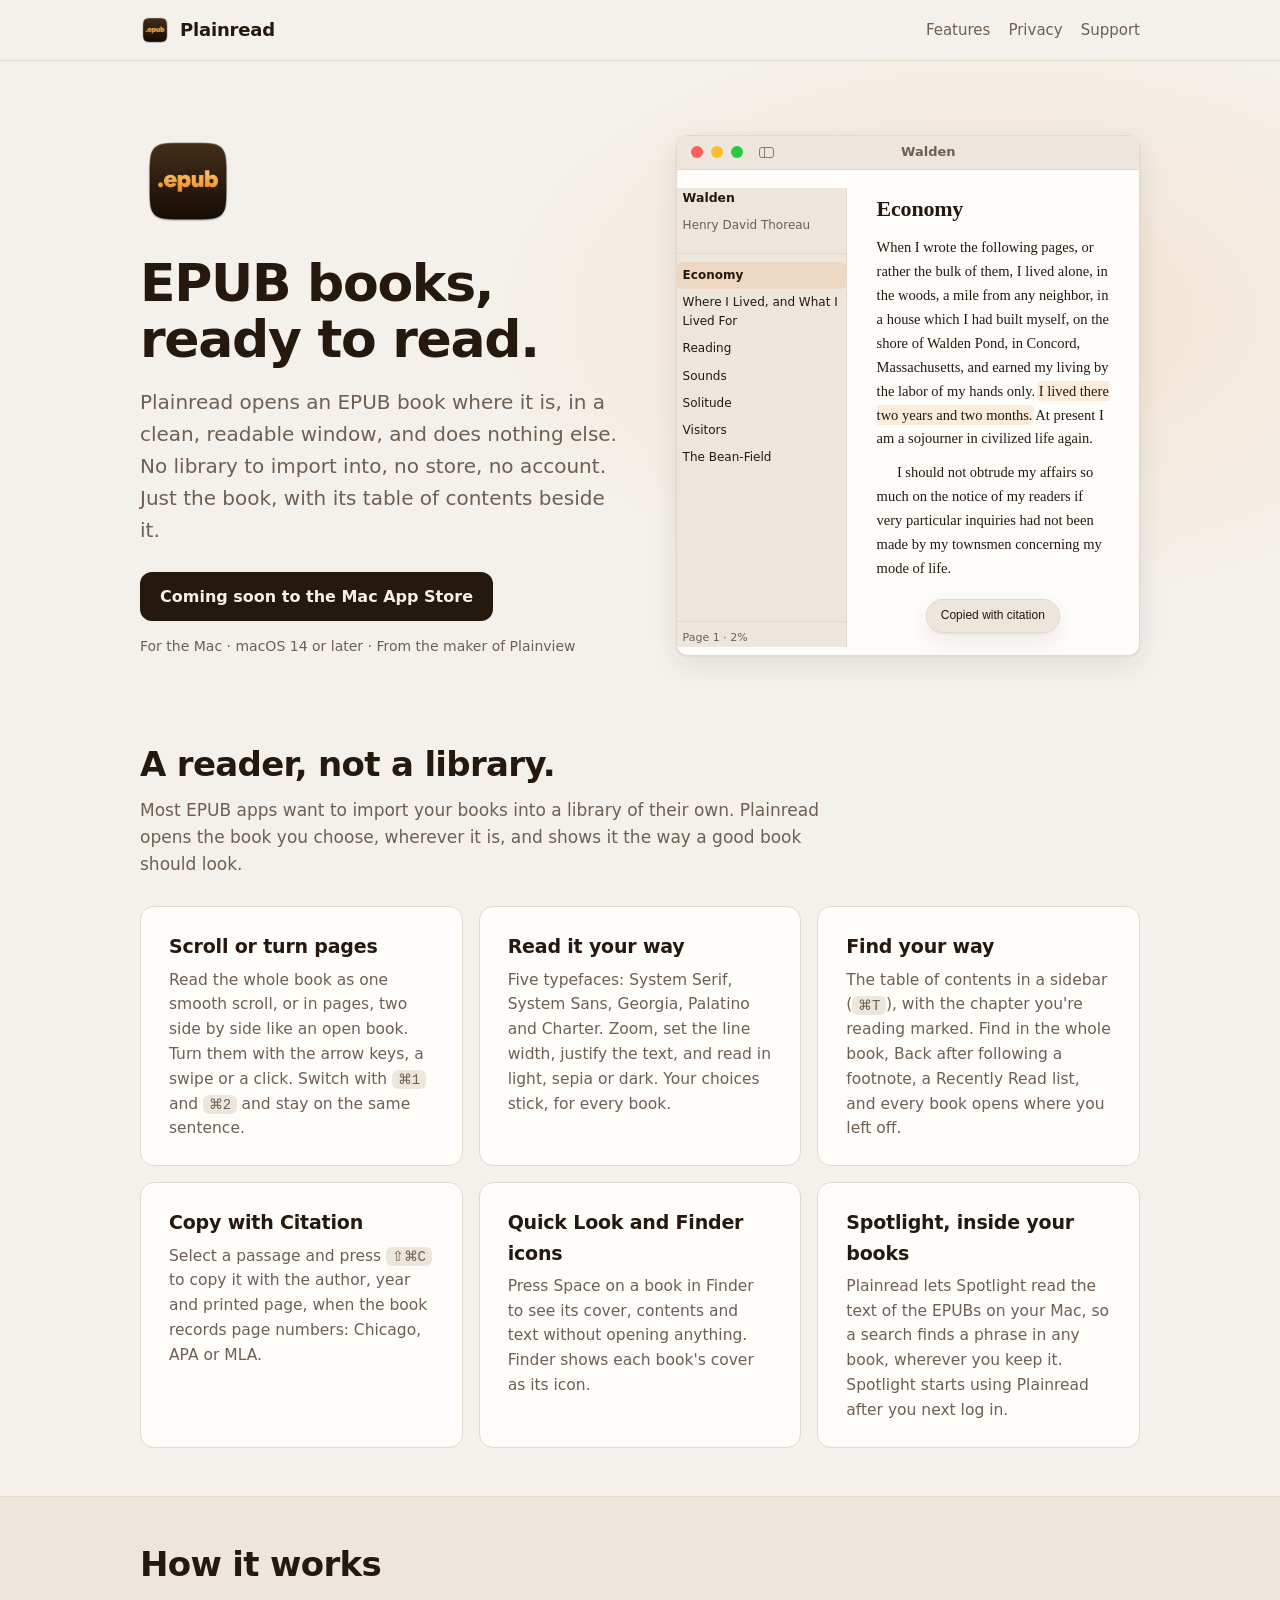
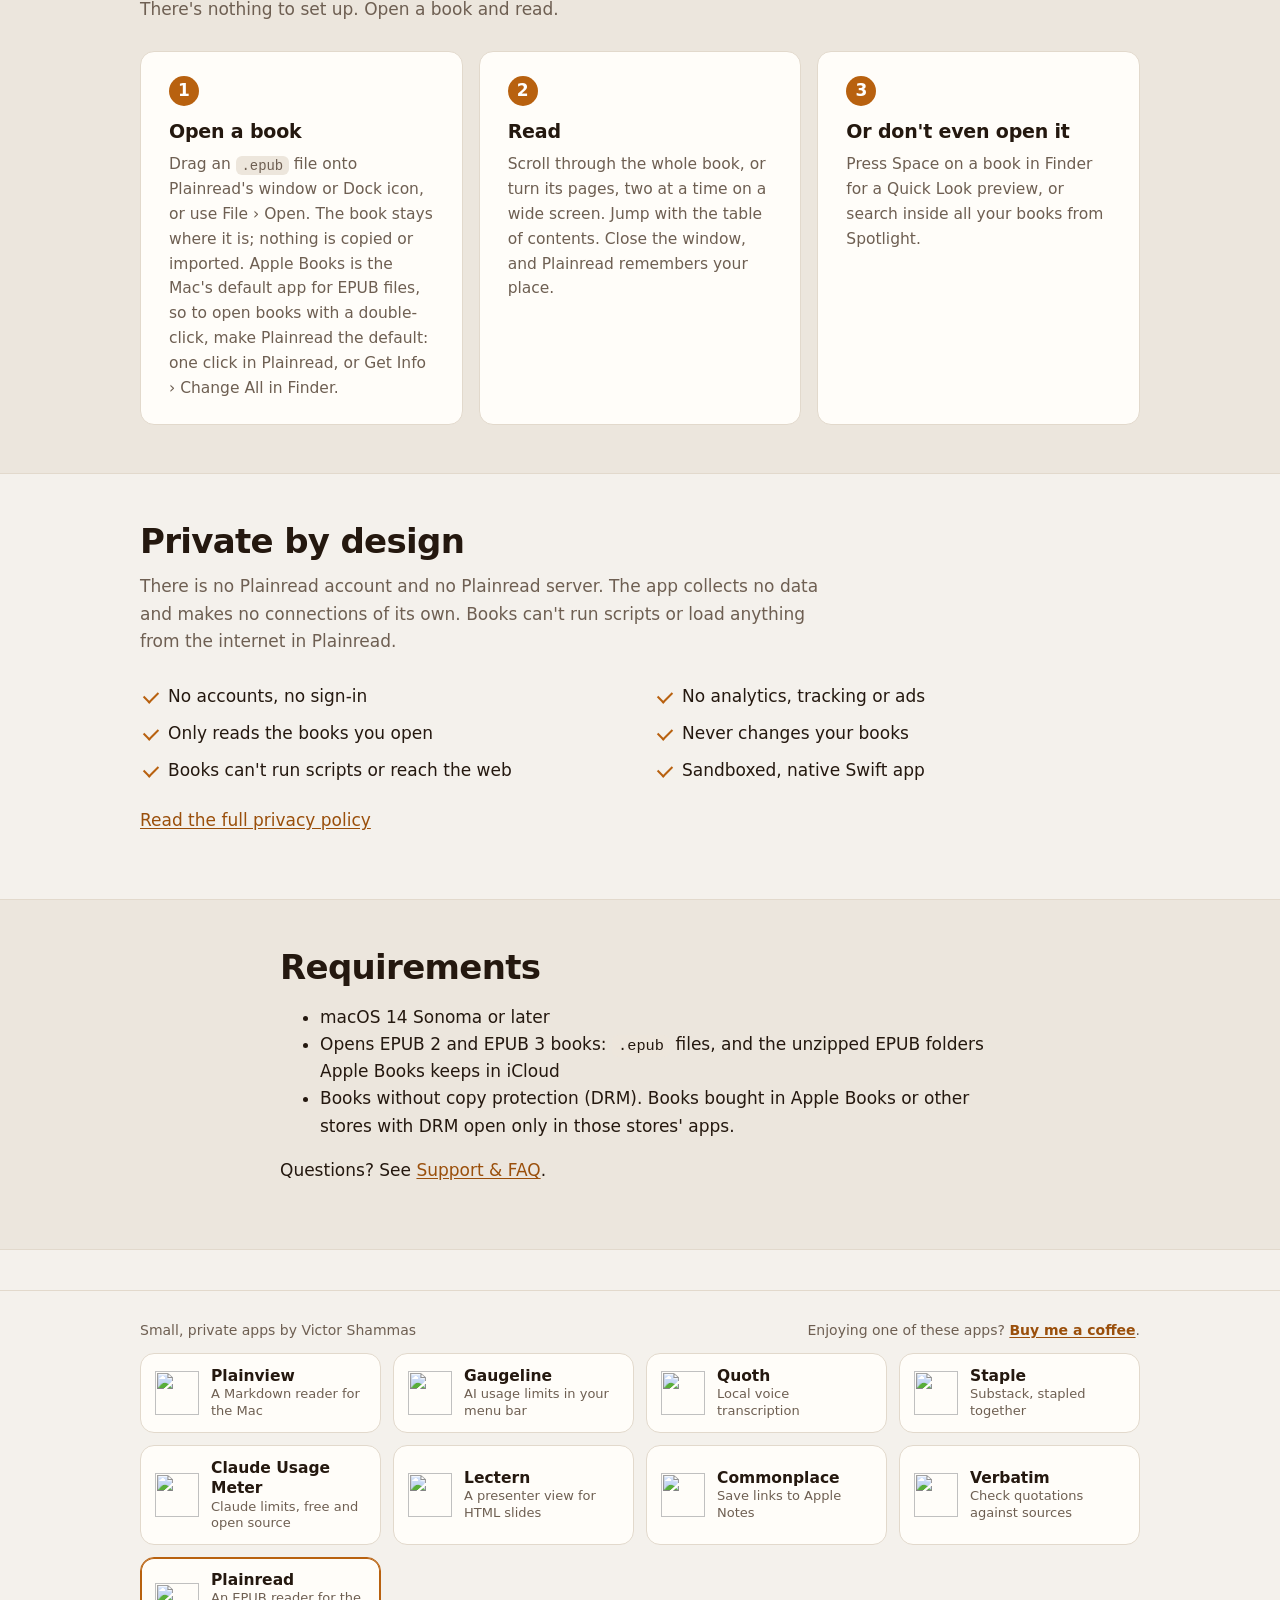
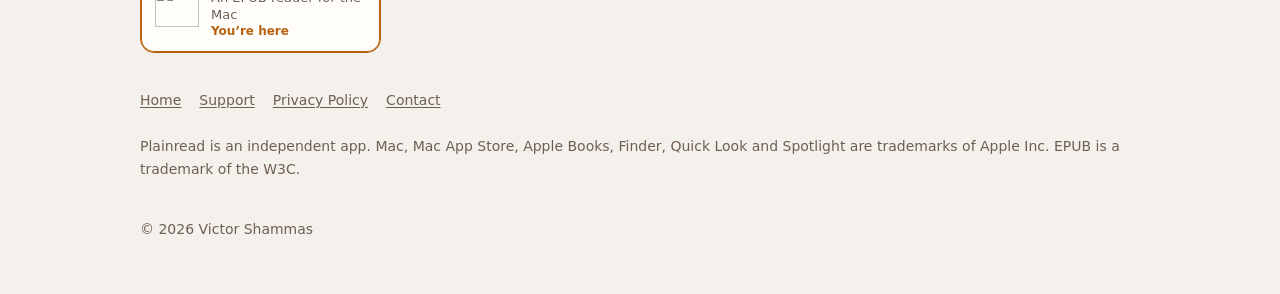
==== index.html @ 443a5ce2 "Match the app: default-app caveat, Back, real citation confirmation - How it works: Apple Books is t" ====
<!doctype html>
<html lang="en">
<head>
<meta charset="utf-8">
<meta name="viewport" content="width=device-width, initial-scale=1">
<title>Plainread: an EPUB reader for the Mac</title>
<meta name="description" content="Plainread opens EPUB books where they are, in a clean, readable window. Scroll or turn pages, a table of contents, five typefaces, light, sepia and dark themes, Copy with Citation, Quick Look and Spotlight search inside your books. No library, no store, no accounts.">
<meta name="color-scheme" content="light dark">
<meta property="og:title" content="Plainread">
<meta property="og:description" content="An EPUB reader for the Mac. Open a book and read.">
<meta property="og:image" content="https://victorshammas.com/plainread/icon.png">
<link rel="icon" type="image/png" href="favicon.png">
<link rel="apple-touch-icon" href="apple-touch-icon.png">
<link rel="stylesheet" href="style.css">
</head>
<body>
<header class="site-header">
  <div class="wrap">
    <a class="brand" href="./"><img src="icon.png" alt="" width="30" height="30">Plainread</a>
    <nav class="nav" aria-label="Main">
      <a href="#features" class="hide-sm">Features</a>
      <a href="#privacy" class="hide-sm">Privacy</a>
      <a href="support.html">Support</a>
    </nav>
  </div>
</header>

<main>
  <section class="hero">
    <div class="wrap">
      <div>
        <img class="hero-icon" src="icon.png" alt="Plainread app icon" width="96" height="96">
        <h1>EPUB books, ready to read.</h1>
        <p class="lede">Plainread opens an EPUB book where it is, in a clean, readable window, and does nothing else. No library to import into, no store, no account. Just the book, with its table of contents beside it.</p>
        <div class="cta-row">
          <!-- At launch, replace with: <a class="btn" href="https://apps.apple.com/app/idAPP_ID?mt=12">Download on the Mac App Store <small>PRICE</small></a> (see README.md). -->
          <span class="btn" aria-disabled="true">Coming soon to the Mac App Store</span>
          <span class="fineprint">For the Mac · macOS 14 or later · From the maker of Plainview</span>
        </div>
      </div>

      <figure class="mock" aria-label="Illustration of Walden open in Plainread, with the table of contents in a sidebar" role="img">
        <div class="win-bar"><i></i><i></i><i></i><span class="sb"></span><span class="title">Walden</span></div>
        <div class="reader">
          <div class="toc">
            <p class="book">Walden</p>
            <p class="by">Henry David Thoreau</p>
            <ol>
              <li class="cur">Economy</li>
              <li>Where I Lived, and What I Lived For</li>
              <li>Reading</li>
              <li>Sounds</li>
              <li>Solitude</li>
              <li>Visitors</li>
              <li>The Bean-Field</li>
            </ol>
            <p class="pos">Page 1 · 2%</p>
          </div>
          <div class="page">
            <p class="t1">Economy</p>
            <p>When I wrote the following pages, or rather the bulk of them, I lived alone, in the woods, a mile from any neighbor, in a house which I had built myself, on the shore of Walden Pond, in Concord, Massachusetts, and earned my living by the labor of my hands only. <mark>I lived there two years and two months.</mark> At present I am a sojourner in civilized life again.</p>
            <p>I should not obtrude my affairs so much on the notice of my readers if very particular inquiries had not been made by my townsmen concerning my mode of life.</p>
            <p class="toast" aria-hidden="true">Copied with citation</p>
          </div>
        </div>
      </figure>
    </div>
  </section>

  <section id="features">
    <div class="wrap">
      <h2>A reader, not a library.</h2>
      <p class="section-lede">Most EPUB apps want to import your books into a library of their own. Plainread opens the book you choose, wherever it is, and shows it the way a good book should look.</p>
      <div class="grid">
        <div class="card"><h3>Scroll or turn pages</h3><p>Read the whole book as one smooth scroll, or in pages, two side by side like an open book. Turn them with the arrow keys, a swipe or a click. Switch with <kbd>⌘1</kbd> and <kbd>⌘2</kbd> and stay on the same sentence.</p></div>
        <div class="card"><h3>Read it your way</h3><p>Five typefaces: System Serif, System Sans, Georgia, Palatino and Charter. Zoom, set the line width, justify the text, and read in light, sepia or dark. Your choices stick, for every book.</p></div>
        <div class="card"><h3>Find your way</h3><p>The table of contents in a sidebar (<kbd>⌘T</kbd>), with the chapter you're reading marked. Find in the whole book, Back after following a footnote, a Recently Read list, and every book opens where you left off.</p></div>
        <div class="card"><h3>Copy with Citation</h3><p>Select a passage and press <kbd>⇧⌘C</kbd> to copy it with the author, year and printed page, when the book records page numbers: Chicago, APA or MLA.</p></div>
        <div class="card"><h3>Quick Look and Finder icons</h3><p>Press Space on a book in Finder to see its cover, contents and text without opening anything. Finder shows each book's cover as its icon.</p></div>
        <div class="card"><h3>Spotlight, inside your books</h3><p>Plainread lets Spotlight read the text of the EPUBs on your Mac, so a search finds a phrase in any book, wherever you keep it. Spotlight starts using Plainread after you next log in.</p></div>
      </div>
    </div>
  </section>

  <section class="band" id="how">
    <div class="wrap">
      <h2>How it works</h2>
      <p class="section-lede">There's nothing to set up. Open a book and read.</p>
      <div class="steps">
        <div class="card"><h3>Open a book</h3><p>Drag an <code>.epub</code> file onto Plainread's window or Dock icon, or use File › Open. The book stays where it is; nothing is copied or imported. Apple Books is the Mac's default app for EPUB files, so to open books with a double-click, make Plainread the default: one click in Plainread, or Get Info › Change All in Finder.</p></div>
        <div class="card"><h3>Read</h3><p>Scroll through the whole book, or turn its pages, two at a time on a wide screen. Jump with the table of contents. Close the window, and Plainread remembers your place.</p></div>
        <div class="card"><h3>Or don't even open it</h3><p>Press Space on a book in Finder for a Quick Look preview, or search inside all your books from Spotlight.</p></div>
      </div>
    </div>
  </section>

  <section id="privacy">
    <div class="wrap">
      <h2>Private by design</h2>
      <p class="section-lede">There is no Plainread account and no Plainread server. The app collects no data and makes no connections of its own. Books can't run scripts or load anything from the internet in Plainread.</p>
      <ul class="checks">
        <li>No accounts, no sign-in</li>
        <li>No analytics, tracking or ads</li>
        <li>Only reads the books you open</li>
        <li>Never changes your books</li>
        <li>Books can't run scripts or reach the web</li>
        <li>Sandboxed, native Swift app</li>
      </ul>
      <p style="margin-top:22px"><a href="privacy.html">Read the full privacy policy</a></p>
    </div>
  </section>

  <section class="band">
    <div class="wrap narrow">
      <h2>Requirements</h2>
      <ul>
        <li>macOS 14 Sonoma or later</li>
        <li>Opens EPUB 2 and EPUB 3 books: <code>.epub</code> files, and the unzipped EPUB folders Apple Books keeps in iCloud</li>
        <li>Books without copy protection (DRM). Books bought in Apple Books or other stores with DRM open only in those stores' apps.</li>
      </ul>
      <p>Questions? See <a href="support.html">Support &amp; FAQ</a>.</p>
    </div>
  </section>
</main>

<section class="app-bar" aria-label="Apps by Victor Shammas">
  <div class="wrap">
    <div class="app-bar-head">
      <p class="app-bar-title"><a href="https://victorshammas.com/apps/">Small, private apps by Victor Shammas</a></p>
      <p class="app-bar-coffee">Enjoying one of these apps? <a href="https://buymeacoffee.com/victorshammas">Buy me a coffee</a>.</p>
    </div>
    <div class="app-tiles">
      <a class="app-tile" href="https://victorshammas.com/plainview/"><img src="https://victorshammas.com/plainview/icon.png" alt="" width="44" height="44"><span><strong>Plainview</strong><small>A Markdown reader for the Mac</small></span></a>
      <a class="app-tile" href="https://victorshammas.com/gaugeline/"><img src="https://victorshammas.com/gaugeline/icon.png" alt="" width="44" height="44"><span><strong>Gaugeline</strong><small>AI usage limits in your menu bar</small></span></a>
      <a class="app-tile" href="https://victorshammas.com/quoth/"><img src="https://victorshammas.com/quoth/icon.png" alt="" width="44" height="44"><span><strong>Quoth</strong><small>Local voice transcription</small></span></a>
      <a class="app-tile" href="https://victorshammas.com/staple/"><img src="https://victorshammas.com/staple/icon.png" alt="" width="44" height="44"><span><strong>Staple</strong><small>Substack, stapled together</small></span></a>
      <a class="app-tile" href="https://victorshammas.com/claude-usage-meter/"><img src="https://victorshammas.com/claude-usage-meter/icon.png" alt="" width="44" height="44"><span><strong>Claude Usage Meter</strong><small>Claude limits, free and open source</small></span></a>
      <a class="app-tile" href="https://victorshammas.com/lectern/"><img src="https://victorshammas.com/lectern/icon.png" alt="" width="44" height="44"><span><strong>Lectern</strong><small>A presenter view for HTML slides</small></span></a>
      <a class="app-tile" href="https://victorshammas.com/commonplace/"><img src="https://victorshammas.com/commonplace/icon.png" alt="" width="44" height="44"><span><strong>Commonplace</strong><small>Save links to Apple Notes</small></span></a>
      <a class="app-tile" href="https://victorshammas.com/verbatim/"><img src="https://victorshammas.com/verbatim/icon.png" alt="" width="44" height="44"><span><strong>Verbatim</strong><small>Check quotations against sources</small></span></a>
      <a class="app-tile current" aria-current="page" href="https://victorshammas.com/plainread/"><img src="https://victorshammas.com/plainread/icon.png" alt="" width="44" height="44"><span><strong>Plainread</strong><small>An EPUB reader for the Mac</small><em>You’re here</em></span></a>
    </div>
  </div>
</section>

<footer>
  <div class="wrap">
    <nav aria-label="Footer"><a href="./">Home</a><a href="support.html">Support</a><a href="privacy.html">Privacy Policy</a><a href="mailto:contact+plainread@victorshammas.com">Contact</a></nav>
    <p>Plainread is an independent app. Mac, Mac App Store, Apple Books, Finder, Quick Look and Spotlight are trademarks of Apple Inc. EPUB is a trademark of the W3C.</p>
    <p>© 2026 Victor Shammas</p>
  </div>
</footer>
</body>
</html>
---- style.css ----
/* Plainread site: one stylesheet, no external fonts, scripts or trackers.
   Shared with Plainview, Gaugeline, Quoth, Lectern, Commonplace and Verbatim (victorshammas.com);
   only the hero figure differs. */
:root {
  /* Brand palette, matching the app icon: espresso (#46321F → #1C140E), amber (#FFC56A → #EE8A25), cream (#FFF1DC). */
  --bg: #f4f1ec;
  --surface: #fffdf9;
  --surface-2: #ece6dd;
  --text: #24180f;
  --muted: #6e5f52;
  --line: #e2d9cc;
  --accent: #b8610f;
  --accent-ink: #ffffff;
  --link: #9a4f0b;
  --glow: rgba(238, 138, 37, .14);
  --ok: #3fa66b;
  --warn: #e8a33a;
  --bad: #e0563a;
  --track: #e7dfd3;
  --code-bg: #ede6dc;
  --shadow: 0 1px 2px rgba(36, 24, 15, .06), 0 8px 28px rgba(36, 24, 15, .09);
  --radius: 14px;
  color-scheme: light dark;
}
@media (prefers-color-scheme: dark) {
  :root {
    --bg: #1c140e;
    --surface: #2a1f16;
    --surface-2: #241a12;
    --text: #f6ebdd;
    --muted: #bca892;
    --line: #46321f;
    --accent: #ffb457;
    --accent-ink: #1c140e;
    --link: #ffc56a;
    --glow: rgba(255, 197, 106, .12);
    --track: #46321f;
    --code-bg: #33261b;
    --shadow: 0 1px 2px rgba(0, 0, 0, .35), 0 10px 30px rgba(0, 0, 0, .4);
  }
}

* { box-sizing: border-box; }
html { -webkit-text-size-adjust: 100%; }
body {
  margin: 0;
  background: var(--bg);
  color: var(--text);
  font: 17px/1.6 -apple-system, BlinkMacSystemFont, "SF Pro Text", "Segoe UI", system-ui, sans-serif;
  -webkit-font-smoothing: antialiased;
}
a { color: var(--link); text-underline-offset: 2px; }
a:hover { text-decoration-thickness: 2px; }
img { max-width: 100%; height: auto; }
code, kbd {
  font: .9em/1.4 ui-monospace, "SF Mono", Menlo, monospace;
  background: var(--code-bg);
  border-radius: 6px;
  padding: .12em .4em;
  overflow-wrap: anywhere;
}
pre {
  background: var(--code-bg);
  border-radius: 10px;
  padding: 14px 16px;
  overflow-x: auto;
  font: 14px/1.5 ui-monospace, "SF Mono", Menlo, monospace;
}
pre code { background: none; padding: 0; }

.wrap { max-width: 1040px; margin: 0 auto; padding: 0 20px; }
.narrow { max-width: 760px; }

/* Header */
.site-header { border-bottom: 1px solid var(--line); background: color-mix(in srgb, var(--bg) 88%, transparent); position: sticky; top: 0; backdrop-filter: saturate(160%) blur(12px); -webkit-backdrop-filter: saturate(160%) blur(12px); z-index: 10; }
.site-header .wrap { display: flex; align-items: center; justify-content: space-between; gap: 16px; height: 60px; }
.brand { display: flex; align-items: center; gap: 10px; font-weight: 700; font-size: 18px; color: var(--text); text-decoration: none; letter-spacing: -.01em; }
.brand img { width: 30px; height: 30px; }
.nav { display: flex; gap: 18px; font-size: 15px; }
.nav a { color: var(--muted); text-decoration: none; }
.nav a:hover, .nav a[aria-current="page"] { color: var(--text); }

/* Hero */
.hero { padding: 72px 0 40px; background: radial-gradient(60% 70% at 78% 40%, var(--glow), transparent 70%); }
.hero .wrap { display: grid; grid-template-columns: 1.05fr 1fr; gap: 48px; align-items: center; }
.hero-icon { width: 96px; height: 96px; margin-bottom: 18px; }
h1 { font-size: clamp(34px, 5vw, 52px); line-height: 1.08; letter-spacing: -.025em; margin: 0 0 18px; }
.lede { font-size: 20px; color: var(--muted); margin: 0 0 26px; max-width: 34em; }
.cta-row { display: flex; flex-wrap: wrap; align-items: center; gap: 14px 18px; }
.btn {
  display: inline-flex; align-items: center; gap: 10px;
  background: var(--text); color: var(--bg);
  padding: 12px 20px; border-radius: 12px;
  font-weight: 600; text-decoration: none; font-size: 16px;
}
.btn:hover { opacity: .9; }
.btn small { font-weight: 500; opacity: .75; }
.fineprint { color: var(--muted); font-size: 14px; }

/* Reader window mock (pure CSS): table of contents beside a page of Walden (public domain). */
.mock { margin: 0; background: var(--surface); border: 1px solid var(--line); border-radius: 12px; box-shadow: var(--shadow); overflow: hidden; }
.win-bar { display: flex; align-items: center; gap: 8px; height: 34px; padding: 0 14px; border-bottom: 1px solid var(--line); background: var(--surface-2); font-size: 13px; font-weight: 600; color: var(--muted); }
.win-bar i { width: 12px; height: 12px; border-radius: 50%; background: #ff5f57; }
.win-bar i:nth-child(2) { background: #febc2e; } .win-bar i:nth-child(3) { background: #28c840; margin-right: 8px; }
.win-bar .sb { width: 15px; height: 11px; border: 1.5px solid var(--muted); border-radius: 3px; margin-right: 10px; position: relative; opacity: .8; }
.win-bar .sb::before { content: ""; position: absolute; left: 4px; top: 0; bottom: 0; border-left: 1.5px solid var(--muted); }
.win-bar .title { flex: 1; text-align: center; margin-right: 60px; }
.reader { display: grid; grid-template-columns: 170px 1fr; min-height: 380px; }
.toc { background: var(--surface-2); border-right: 1px solid var(--line); padding: 14px 10px 10px; font-size: 12px; display: flex; flex-direction: column; }
.toc .book { font-weight: 700; font-size: 12.5px; margin: 0 6px; }
.toc .by { color: var(--muted); margin: 0 6px 10px; }
.toc ol { list-style: none; margin: 0; padding: 8px 0 0; border-top: 1px solid var(--line); flex: 1; }
.toc li { padding: 4px 6px; border-radius: 5px; color: var(--text); }
.toc li.cur { background: var(--glow); font-weight: 600; }
.toc .pos { color: var(--muted); font-size: 11px; border-top: 1px solid var(--line); padding: 7px 6px 0; margin: 0; }
.page { padding: 26px 30px 22px; font-family: ui-serif, "New York", Georgia, serif; font-size: 14.5px; line-height: 1.65; }
.page .t1 { font-size: 22px; font-weight: 700; letter-spacing: -.01em; line-height: 1.2; margin: 0 0 14px; }
.page p { margin: 0 0 10px; }
.page p + p { text-indent: 1.4em; }
.page .t1 + p { text-indent: 0; }
.page mark { background: var(--glow); color: inherit; box-shadow: 0 0 0 2px var(--glow); border-radius: 2px; }
/* The app's brief confirmation after Copy with Citation. */
.page .toast { display: table; margin: 18px auto 0; text-indent: 0; font-family: -apple-system, BlinkMacSystemFont, "Helvetica Neue", sans-serif; font-size: 12px; font-weight: 500; color: var(--text); background: var(--surface-2); border: 1px solid var(--line); border-radius: 999px; padding: 6px 14px; box-shadow: var(--shadow); }
@media (max-width: 560px) { .reader { grid-template-columns: 1fr; } .toc { display: none; } .win-bar .title { margin-right: 0; } }

/* Sections */
section { padding: 48px 0; }
h2 { font-size: clamp(26px, 3.4vw, 34px); letter-spacing: -.02em; line-height: 1.15; margin: 0 0 12px; }
h3 { font-size: 19px; margin: 0 0 6px; letter-spacing: -.01em; }
.section-lede { color: var(--muted); margin: 0 0 28px; max-width: 40em; }
.grid { display: grid; grid-template-columns: repeat(3, 1fr); gap: 16px; }
.card { background: var(--surface); border: 1px solid var(--line); border-radius: var(--radius); padding: 24px 28px; }
.card p { margin: 0; color: var(--muted); font-size: 15.5px; }
.steps { counter-reset: s; display: grid; grid-template-columns: repeat(3, 1fr); gap: 16px; }
.steps .card::before { counter-increment: s; content: counter(s); display: inline-grid; place-items: center; width: 30px; height: 30px; border-radius: 50%; background: var(--accent); color: var(--accent-ink); font-weight: 700; margin-bottom: 10px; }
.band { background: var(--surface-2); border-block: 1px solid var(--line); }
.checks { list-style: none; padding: 0; margin: 0; display: grid; grid-template-columns: 1fr 1fr; gap: 10px 28px; }
.checks li { padding-left: 28px; position: relative; }
.checks li::before { content: ""; position: absolute; left: 4px; top: .45em; width: 12px; height: 7px; border-left: 2.5px solid var(--accent); border-bottom: 2.5px solid var(--accent); transform: rotate(-45deg); }

/* Docs pages */
.doc { padding: 48px 0 24px; }
.doc h1 { font-size: clamp(30px, 4.4vw, 42px); }
.doc h2 { font-size: 24px; margin-top: 40px; }
.doc h3 { margin-top: 26px; }
.doc p, .doc li { color: var(--text); }
.doc .meta-line { color: var(--muted); margin-top: -6px; }
.tldr { background: var(--surface); border: 1px solid var(--line); border-left: 4px solid var(--accent); border-radius: 10px; padding: 18px 28px; margin: 24px 0; }
.tldr ul { margin: 8px 0 0; padding-left: 20px; }
table { width: 100%; border-collapse: collapse; margin: 16px 0; font-size: 15.5px; display: block; overflow-x: auto; }
th, td { text-align: left; vertical-align: top; padding: 10px 12px; border-bottom: 1px solid var(--line); }
th { color: var(--muted); font-weight: 600; font-size: 14px; }
details { background: var(--surface); border: 1px solid var(--line); border-radius: 12px; padding: 6px 28px; margin: 12px 0; }
details[open] { padding-bottom: 18px; }
summary { cursor: pointer; font-weight: 600; padding: 14px 0; list-style-position: inside; }
summary::-webkit-details-marker { margin-right: 6px; }
details > :not(summary) { margin-left: 0; margin-right: 0; }
summary::marker { color: var(--muted); }
.toc { display: flex; flex-wrap: wrap; gap: 8px; margin: 18px 0 8px; padding: 0; list-style: none; }
.toc a { display: inline-block; padding: 6px 12px; border: 1px solid var(--line); border-radius: 999px; text-decoration: none; color: var(--text); font-size: 14.5px; background: var(--surface); }

/* Footer */
footer { border-top: 1px solid var(--line); margin-top: 40px; padding: 28px 0 40px; color: var(--muted); font-size: 14px; }
footer .wrap { display: grid; gap: 10px; }
footer nav { display: flex; flex-wrap: wrap; gap: 18px; }
footer a { color: var(--muted); }

@media (max-width: 820px) {
  details, .card, .tldr { padding-left: 20px; padding-right: 20px; }
  .hero { padding-top: 40px; }
  .hero .wrap, .grid, .steps { grid-template-columns: 1fr; }
  .hero .wrap { gap: 32px; }
  .checks { grid-template-columns: 1fr; }
  .nav { gap: 14px; }
}
@media (max-width: 600px) {
  .stack thead { display: none; }
  .stack, .stack tbody, .stack tr, .stack td { display: block; width: 100%; }
  .stack tr { border-bottom: 1px solid var(--line); padding: 8px 0; }
  .stack td { border: 0; padding: 4px 0; }
  .stack td:first-child { font-weight: 600; }
  .stack td:not(:first-child)::before { content: attr(data-label) ": "; color: var(--muted); font-weight: 600; }
}
@media (max-width: 420px) {
  .nav a.hide-sm { display: none; }
  body { font-size: 16px; }
  .lede { font-size: 18px; }
}

/* App bar: the family of apps, shared by every site (Plainview, Gaugeline, Quoth, Staple, Claude Usage Meter, Lectern, Commonplace). */
.app-bar { border-top: 1px solid var(--line); margin-top: 40px; padding: 28px 0 8px; }
.app-bar + footer { margin-top: 0; border-top: 0; }
.app-bar-title { color: var(--muted); font-size: 14px; margin: 0 0 12px; }
.app-bar-head { display: flex; flex-wrap: wrap; justify-content: space-between; align-items: baseline; gap: 4px 18px; margin: 0 0 12px; }
.app-bar-head p { margin: 0; color: var(--muted); font-size: 14px; }
.app-bar-title a { color: inherit; text-decoration: none; }
.app-bar-title a:hover { color: var(--text); text-decoration: underline; }
.app-bar-coffee a { color: var(--link); font-weight: 600; }
.app-tiles { display: grid; grid-template-columns: repeat(4, 1fr); gap: 12px; }
.app-tile { display: flex; align-items: center; gap: 12px; padding: 12px 14px; border: 1px solid var(--line); border-radius: var(--radius); background: var(--surface); color: var(--text); text-decoration: none; }
.app-tile:hover { border-color: var(--accent); }
.app-tile img { width: 44px; height: 44px; flex: none; }
.app-tile span { display: grid; line-height: 1.3; }
.app-tile strong { font-size: 15.5px; }
.app-tile small { color: var(--muted); font-size: 13px; }
.app-tile em { color: var(--accent); font-size: 12px; font-style: normal; font-weight: 600; }
.app-tile.current { box-shadow: inset 0 0 0 1px var(--accent); border-color: var(--accent); }
/* Seven apps: four across, then three; icon beside the text. */
@media (max-width: 1000px) { .app-tiles { grid-template-columns: repeat(3, 1fr); } }
@media (max-width: 760px) { .app-tiles { grid-template-columns: 1fr 1fr; } }
@media (max-width: 560px) { .app-tiles { grid-template-columns: 1fr; } }
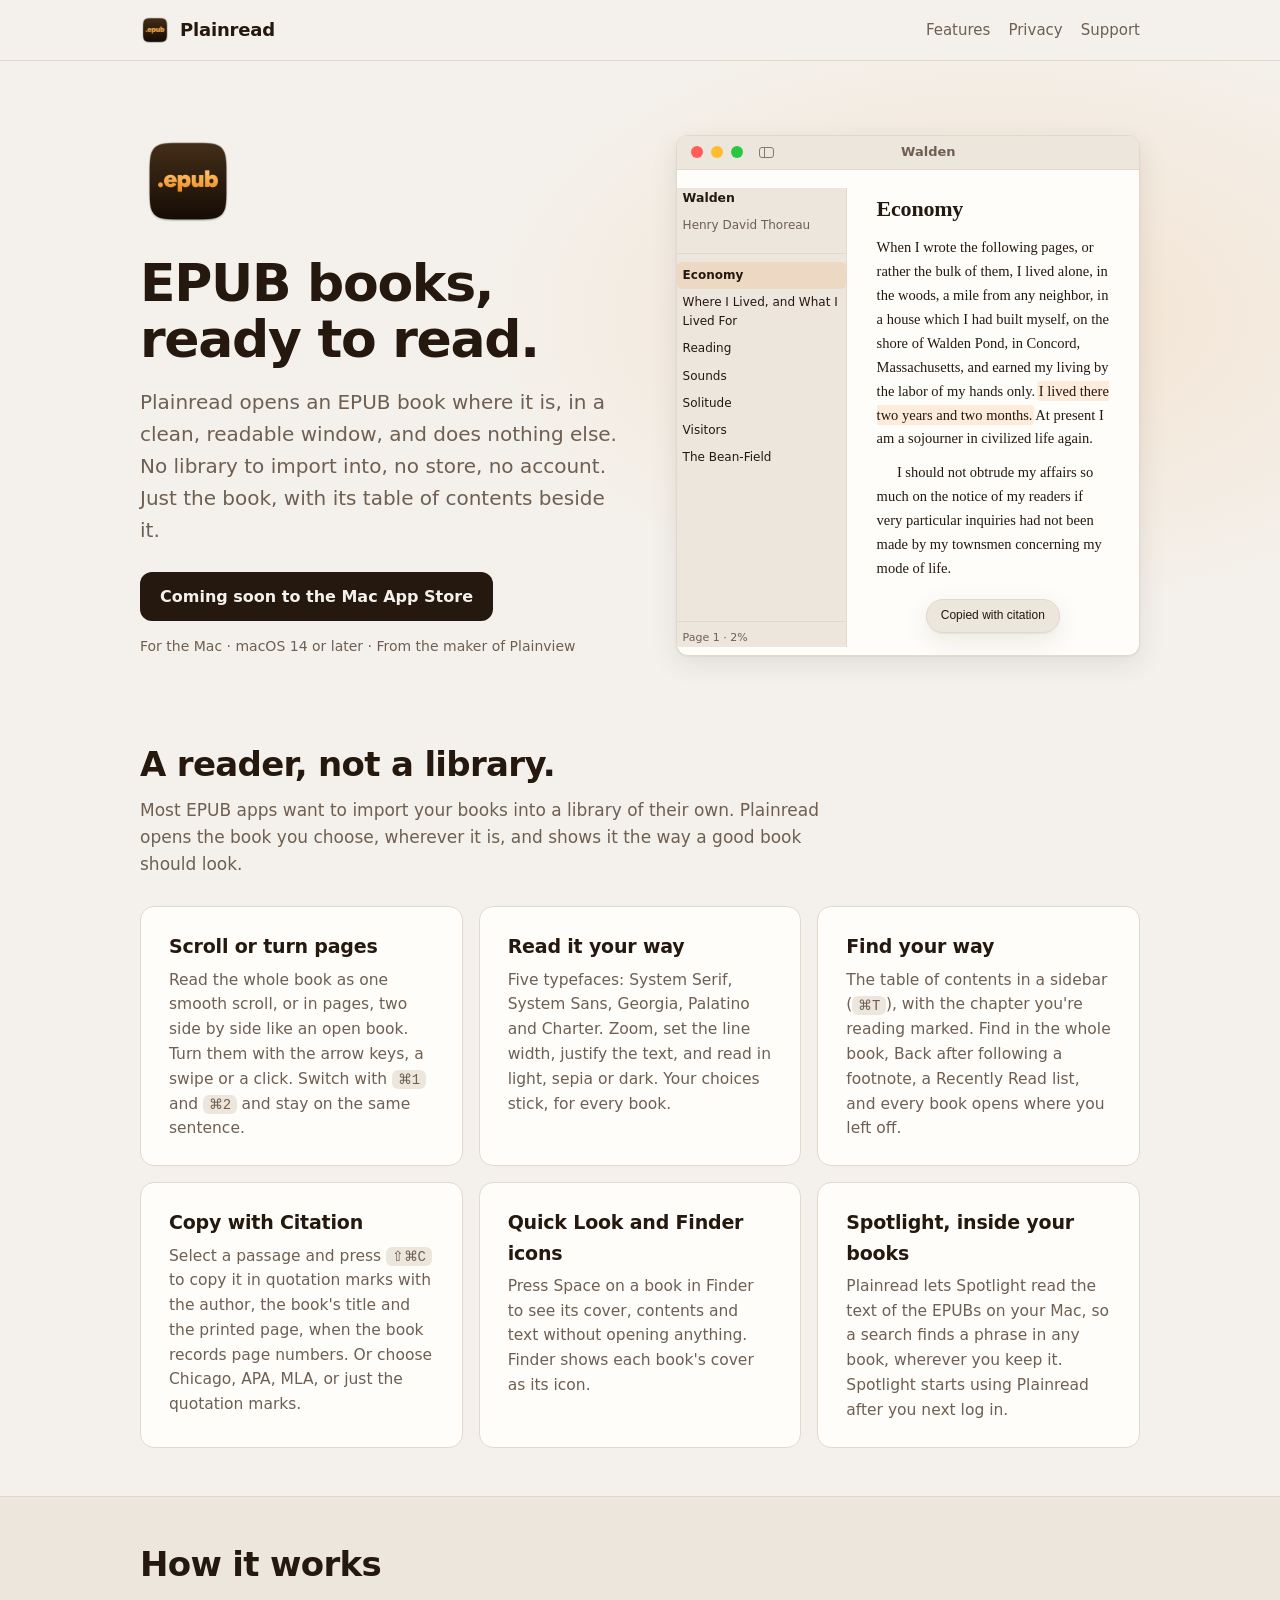
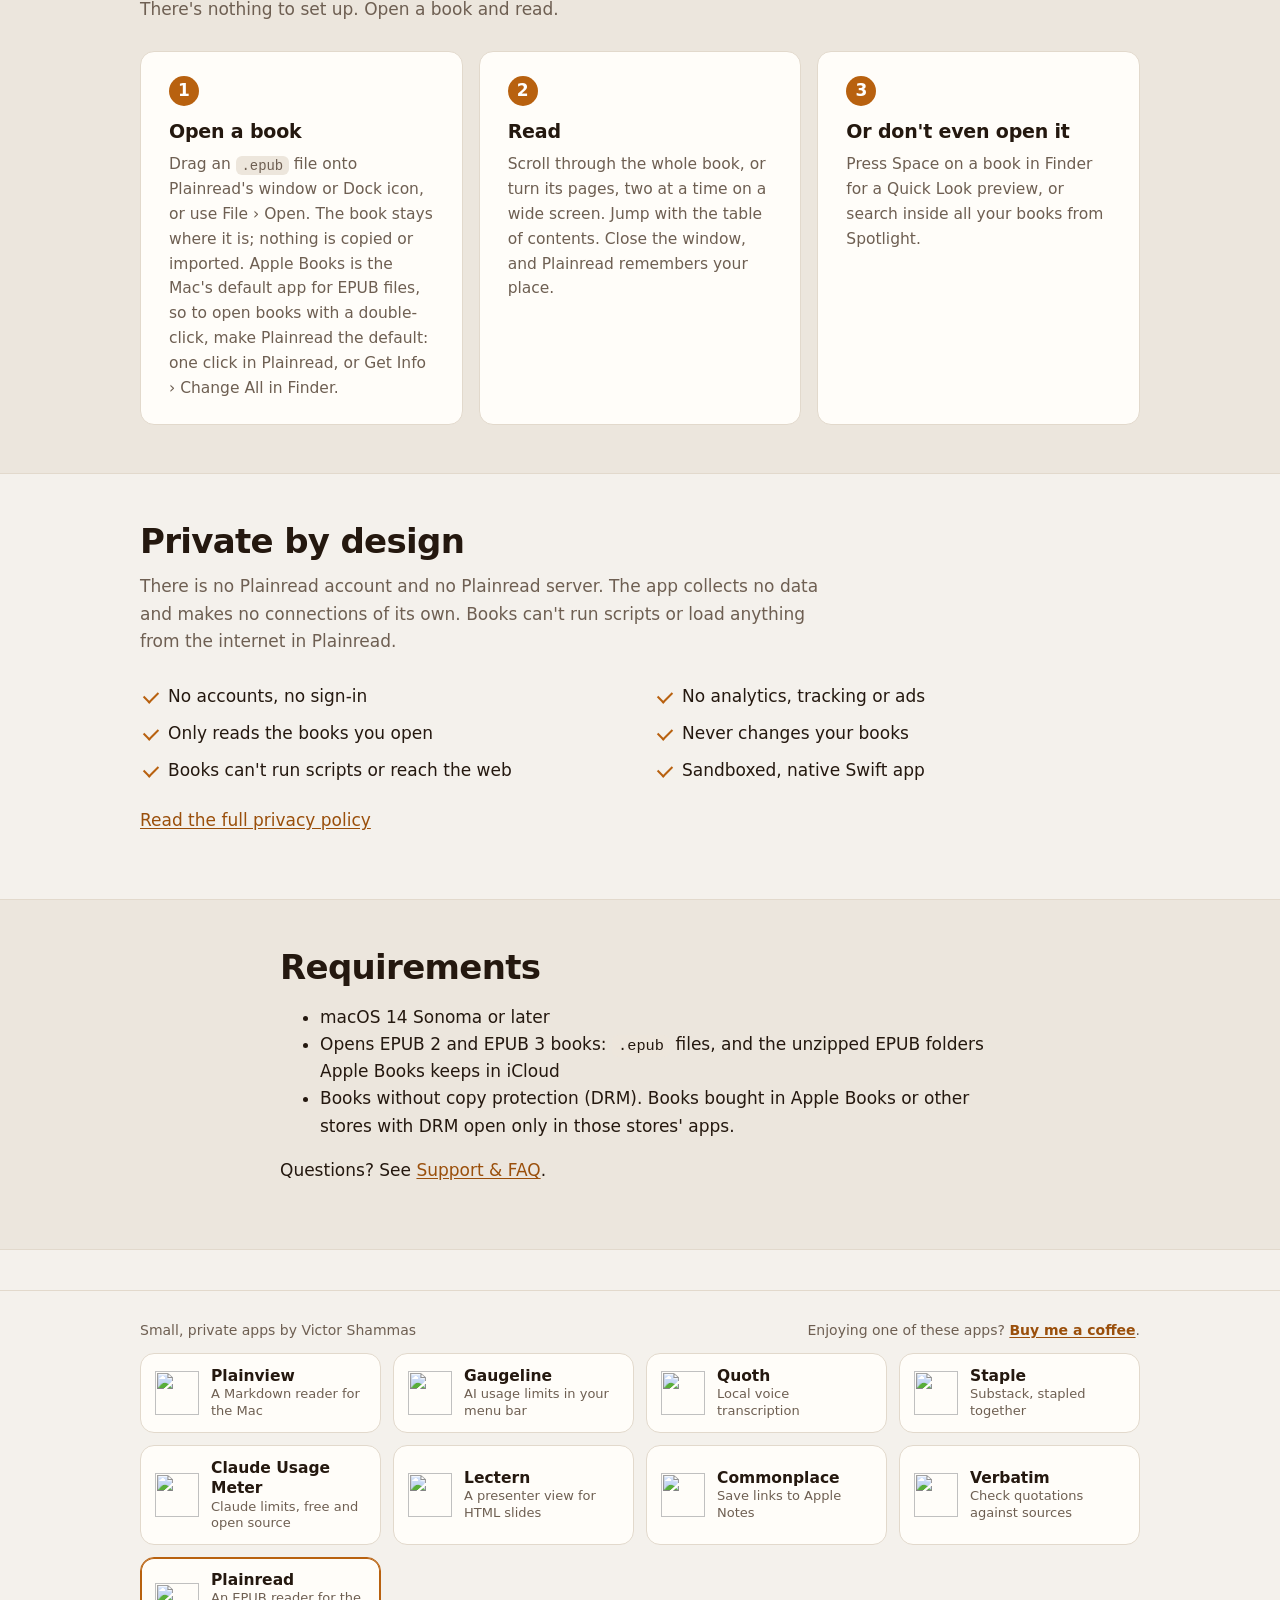
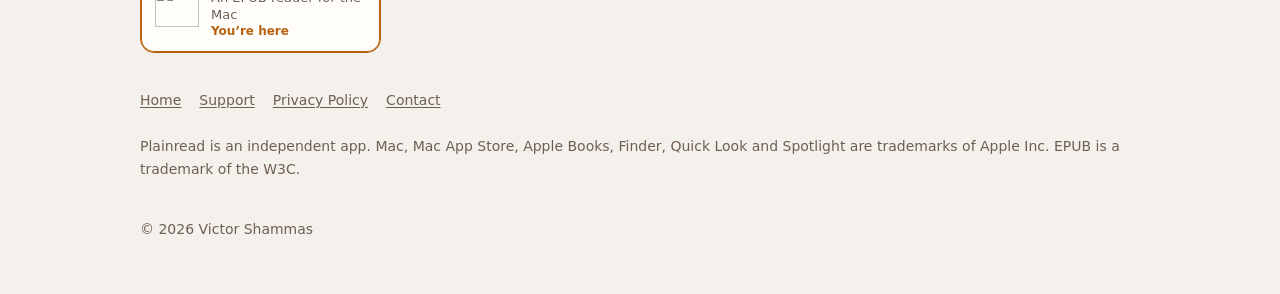
==== commit 77d9b97f: "Copy with Citation: author and title, or quotation marks only Match the app: the default citation is" ====
--- a/index.html
+++ b/index.html
@@ -75,7 +75,7 @@
         <div class="card"><h3>Scroll or turn pages</h3><p>Read the whole book as one smooth scroll, or in pages, two side by side like an open book. Turn them with the arrow keys, a swipe or a click. Switch with <kbd>⌘1</kbd> and <kbd>⌘2</kbd> and stay on the same sentence.</p></div>
         <div class="card"><h3>Read it your way</h3><p>Five typefaces: System Serif, System Sans, Georgia, Palatino and Charter. Zoom, set the line width, justify the text, and read in light, sepia or dark. Your choices stick, for every book.</p></div>
         <div class="card"><h3>Find your way</h3><p>The table of contents in a sidebar (<kbd>⌘T</kbd>), with the chapter you're reading marked. Find in the whole book, Back after following a footnote, a Recently Read list, and every book opens where you left off.</p></div>
-        <div class="card"><h3>Copy with Citation</h3><p>Select a passage and press <kbd>⇧⌘C</kbd> to copy it with the author, year and printed page, when the book records page numbers: Chicago, APA or MLA.</p></div>
+        <div class="card"><h3>Copy with Citation</h3><p>Select a passage and press <kbd>⇧⌘C</kbd> to copy it in quotation marks with the author, the book's title and the printed page, when the book records page numbers. Or choose Chicago, APA, MLA, or just the quotation marks.</p></div>
         <div class="card"><h3>Quick Look and Finder icons</h3><p>Press Space on a book in Finder to see its cover, contents and text without opening anything. Finder shows each book's cover as its icon.</p></div>
         <div class="card"><h3>Spotlight, inside your books</h3><p>Plainread lets Spotlight read the text of the EPUBs on your Mac, so a search finds a phrase in any book, wherever you keep it. Spotlight starts using Plainread after you next log in.</p></div>
       </div>
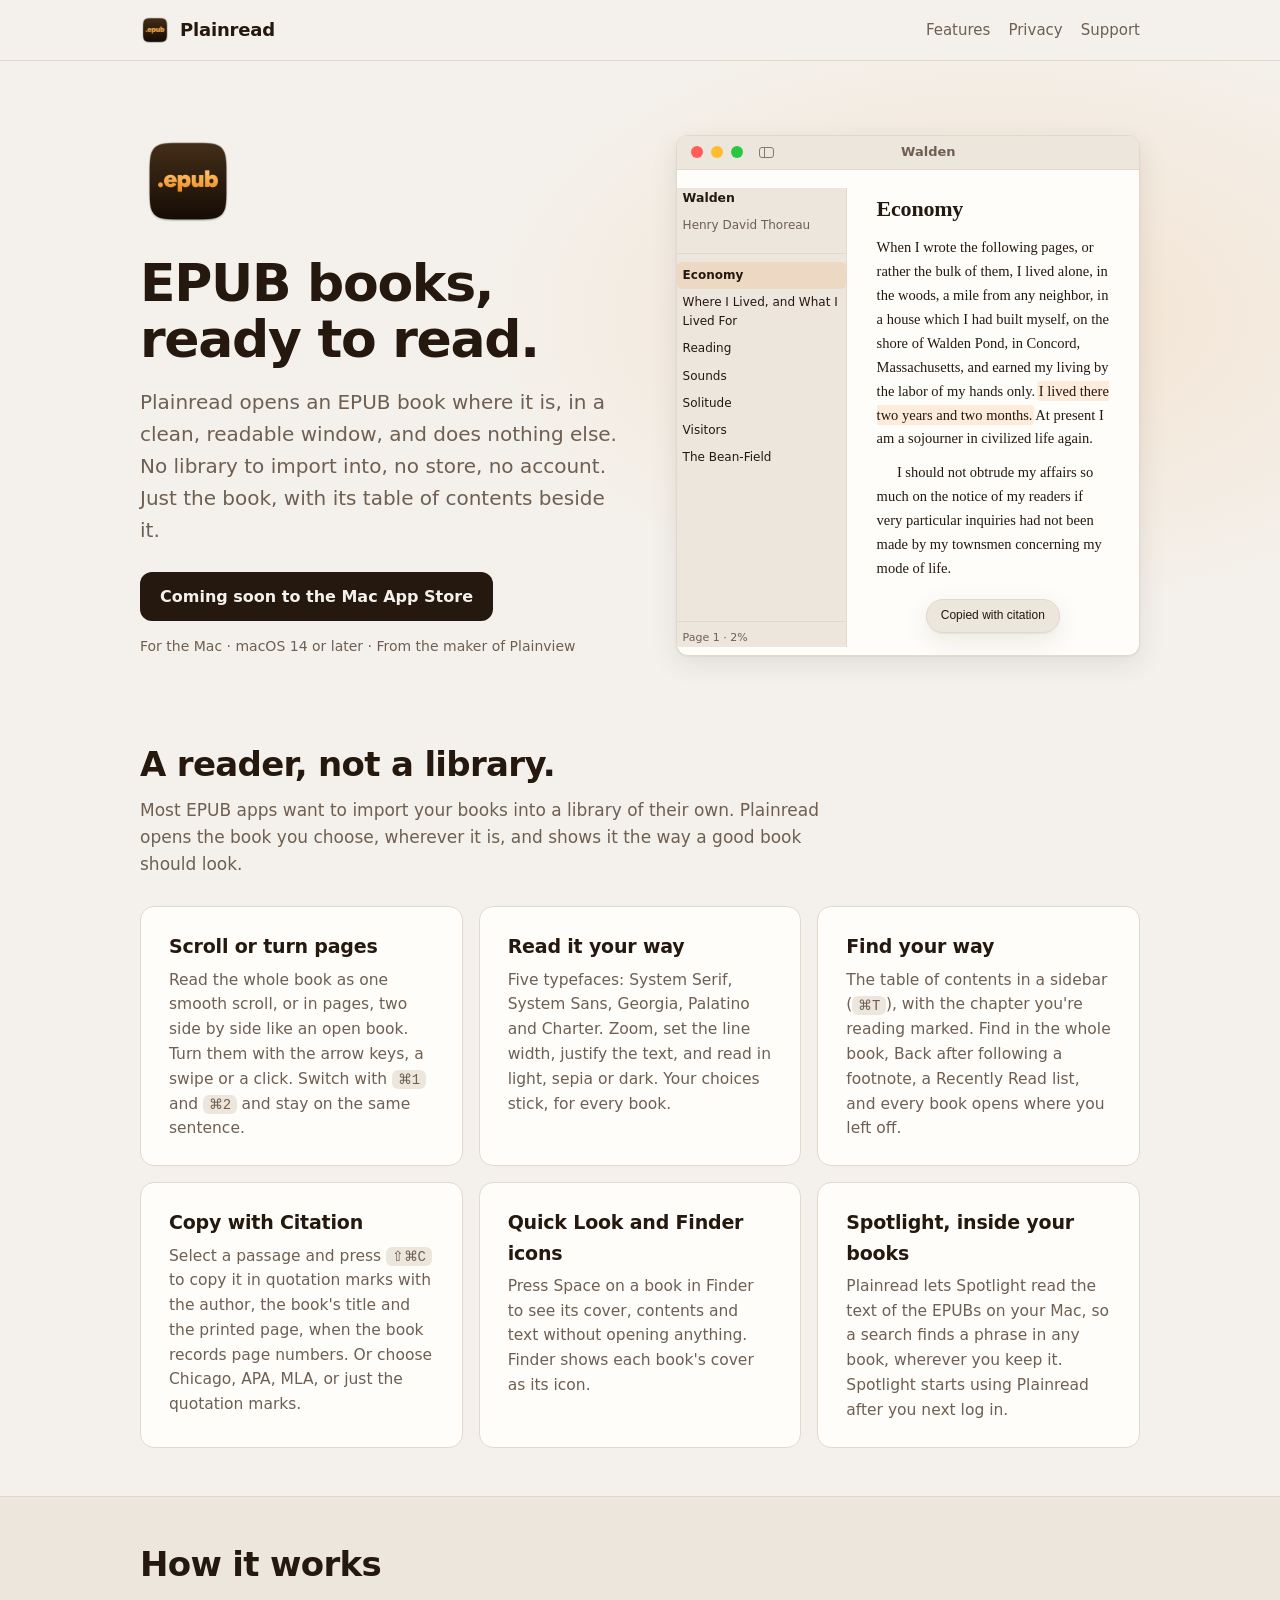
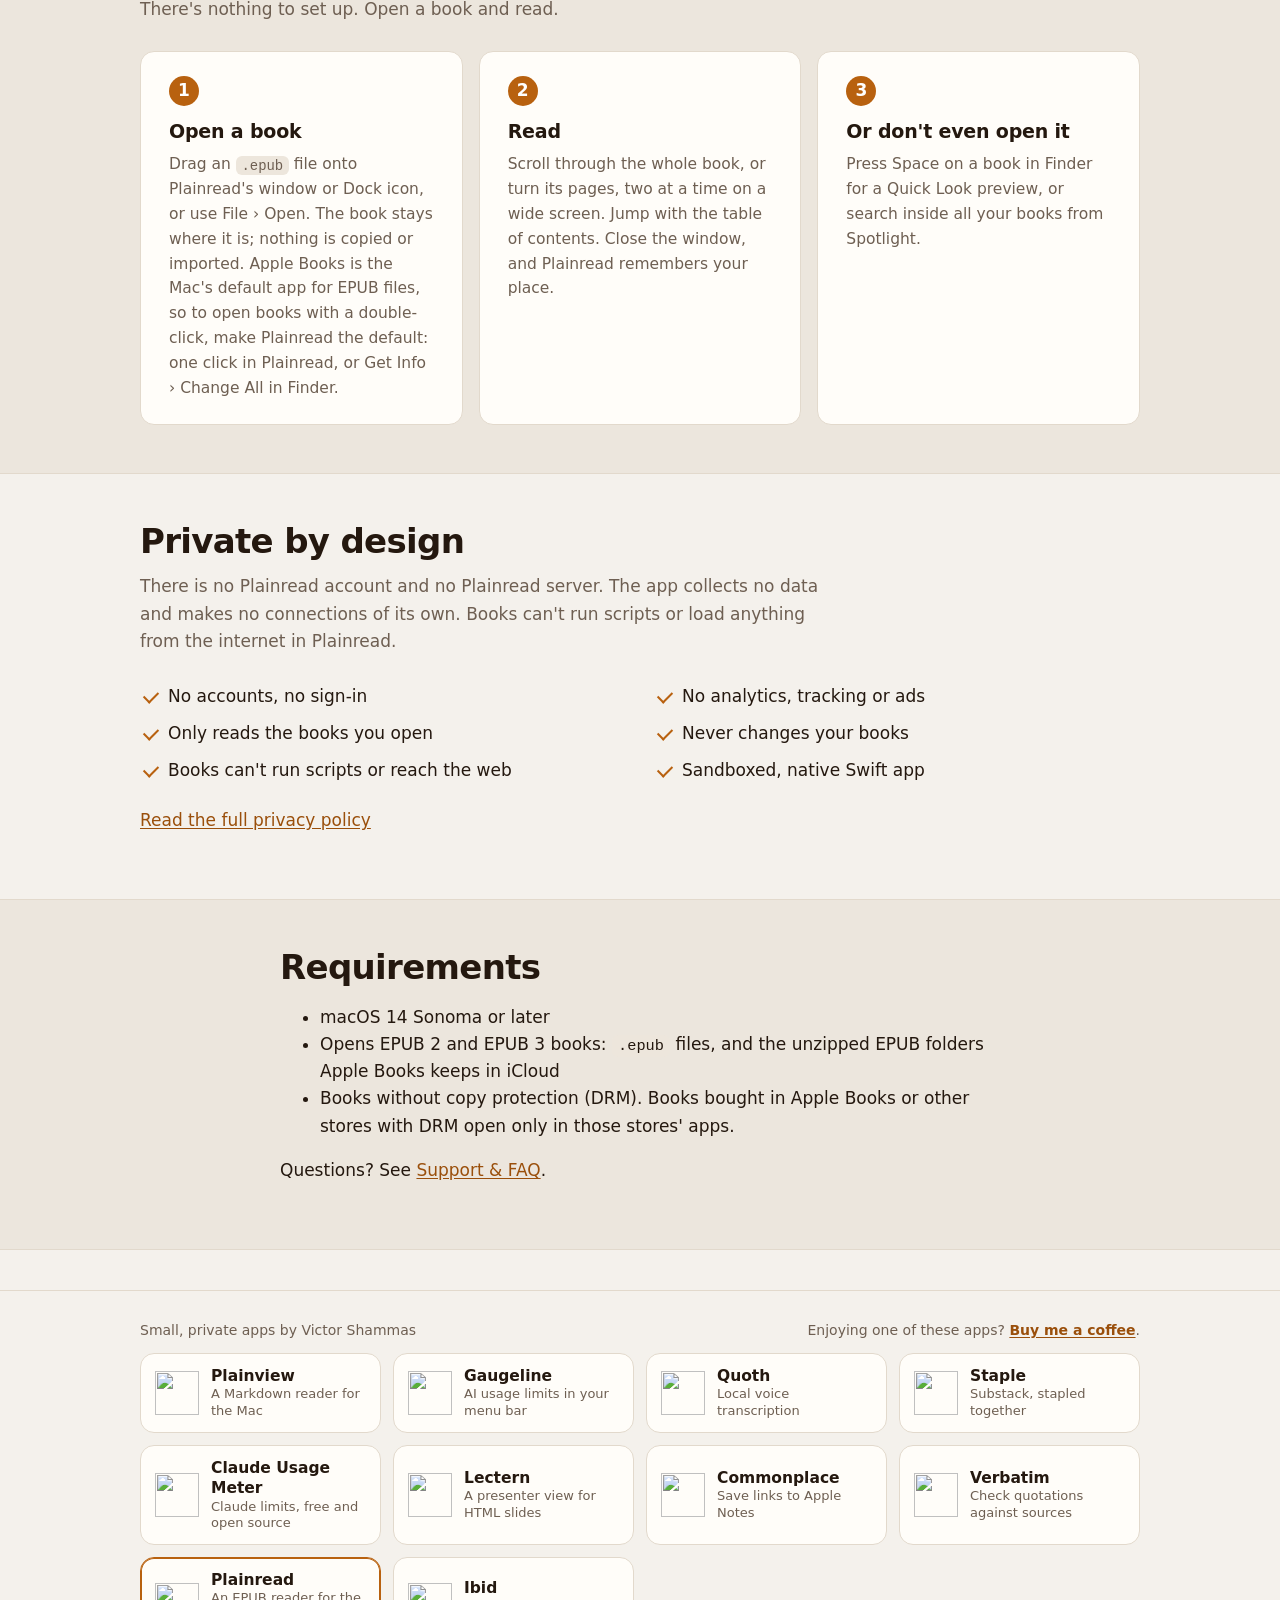
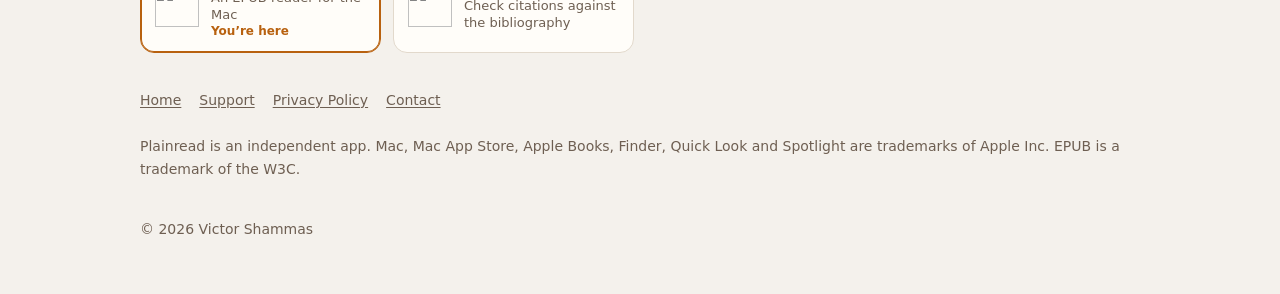
==== commit f4ec44d7: "App bar: add Ibid Co-Authored-By: Claude Opus 5.5 <noreply@anthropic.com>" ====
--- a/index.html
+++ b/index.html
@@ -139,6 +139,7 @@
       <a class="app-tile" href="https://victorshammas.com/commonplace/"><img src="https://victorshammas.com/commonplace/icon.png" alt="" width="44" height="44"><span><strong>Commonplace</strong><small>Save links to Apple Notes</small></span></a>
       <a class="app-tile" href="https://victorshammas.com/verbatim/"><img src="https://victorshammas.com/verbatim/icon.png" alt="" width="44" height="44"><span><strong>Verbatim</strong><small>Check quotations against sources</small></span></a>
       <a class="app-tile current" aria-current="page" href="https://victorshammas.com/plainread/"><img src="https://victorshammas.com/plainread/icon.png" alt="" width="44" height="44"><span><strong>Plainread</strong><small>An EPUB reader for the Mac</small><em>You’re here</em></span></a>
+      <a class="app-tile" href="https://victorshammas.com/ibid/"><img src="https://victorshammas.com/ibid/icon.png" alt="" width="44" height="44"><span><strong>Ibid</strong><small>Check citations against the bibliography</small></span></a>
     </div>
   </div>
 </section>
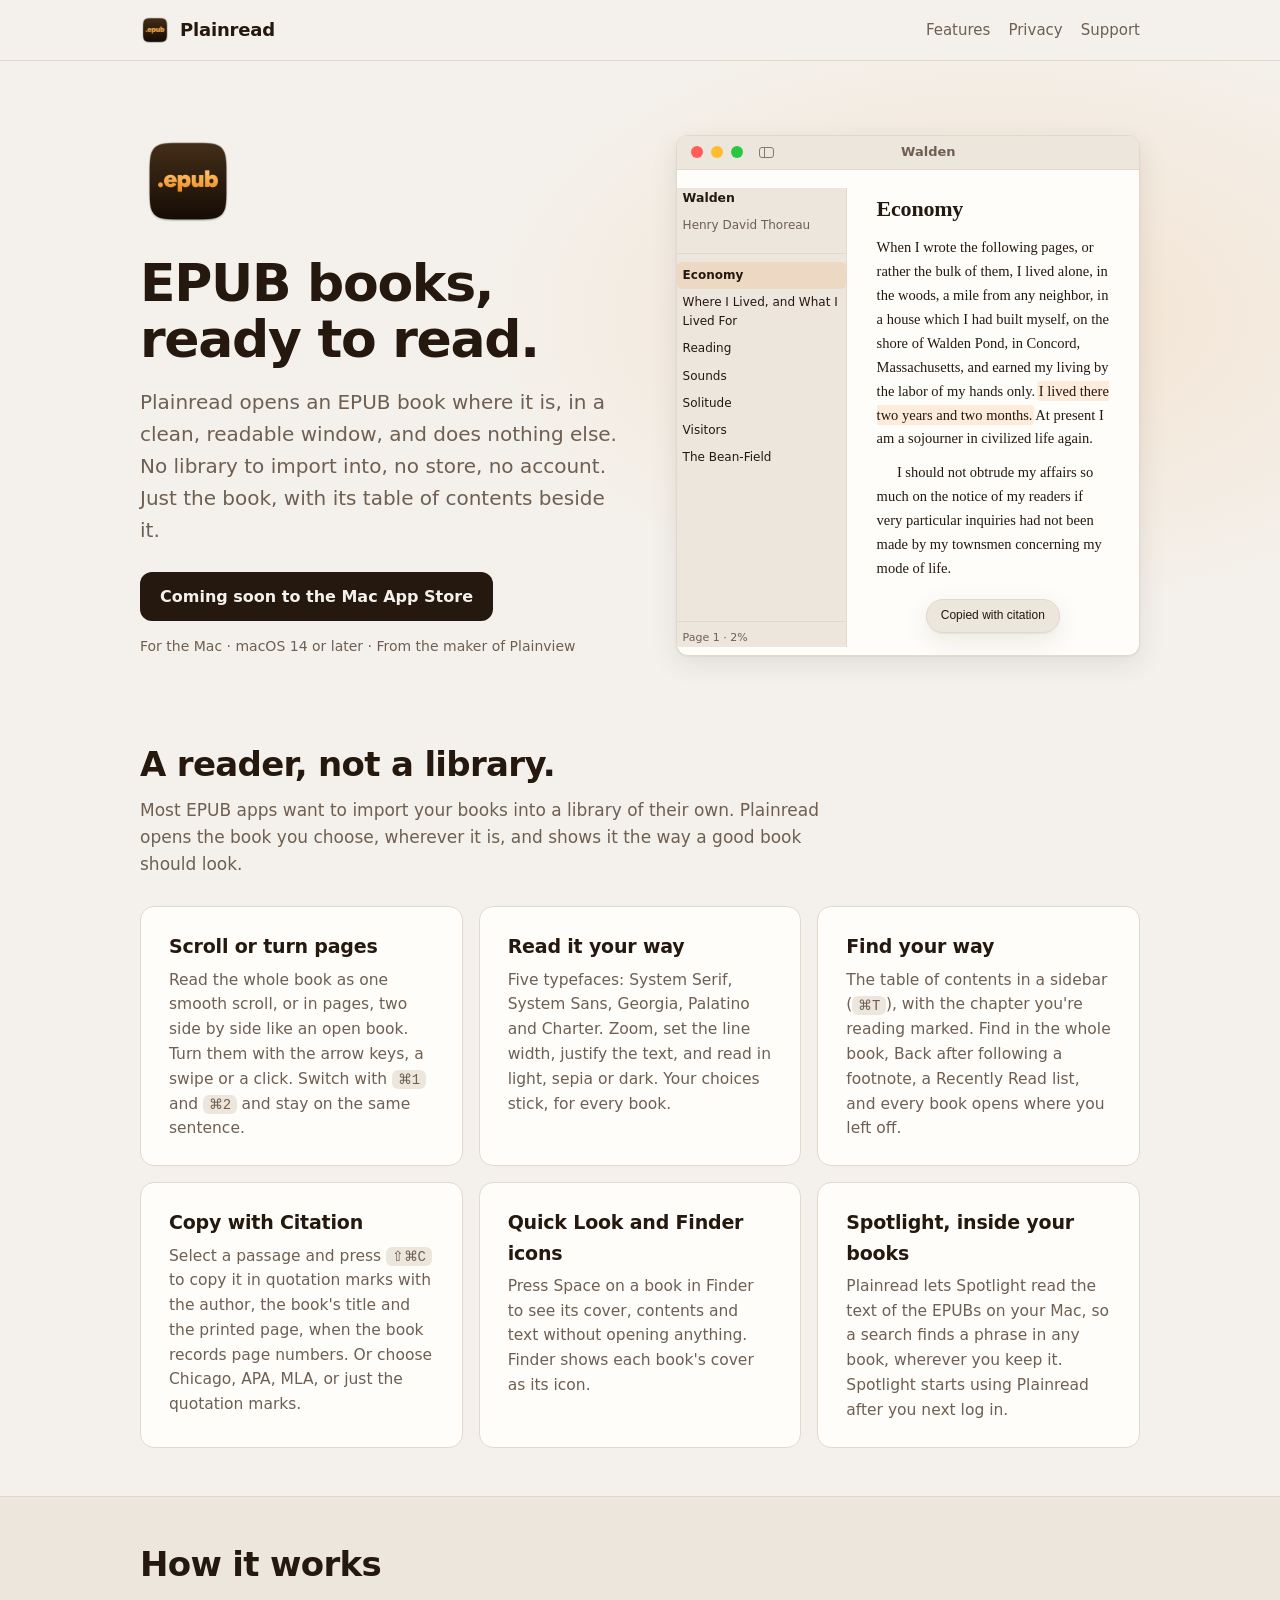
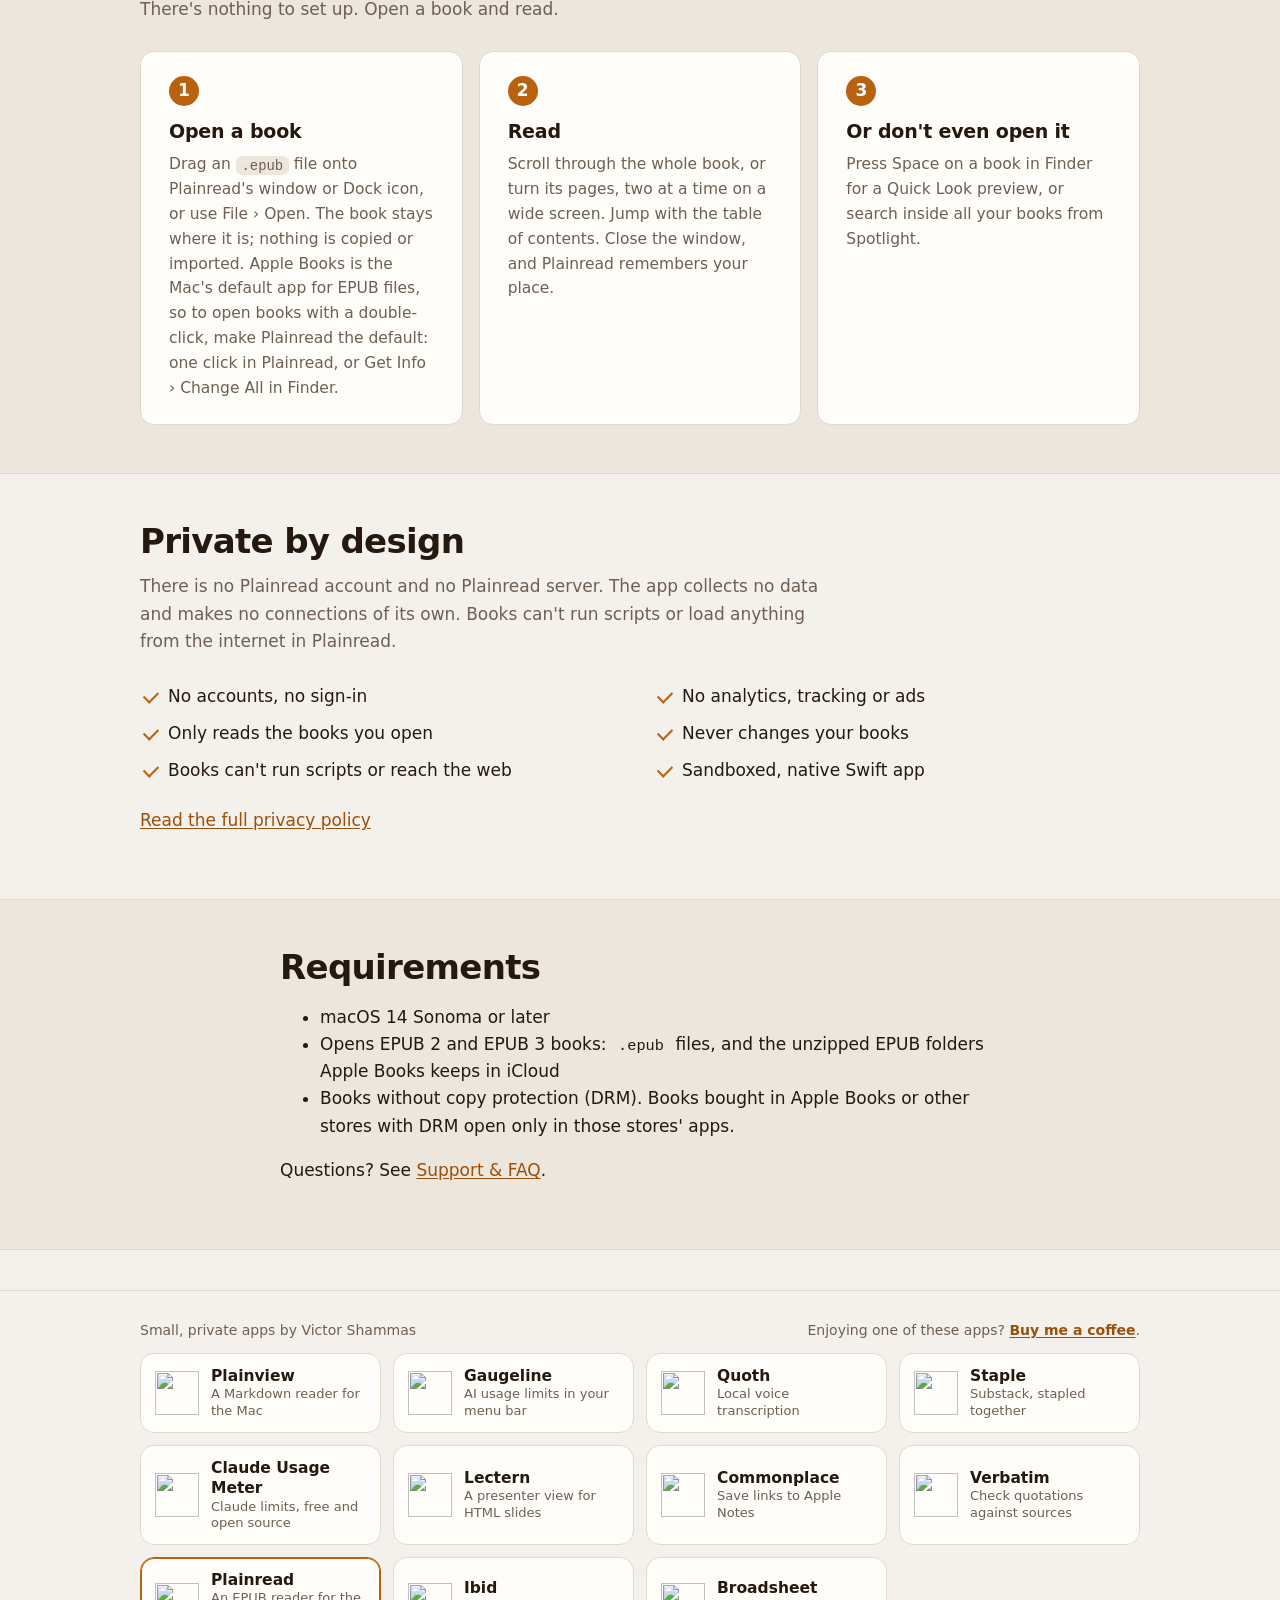
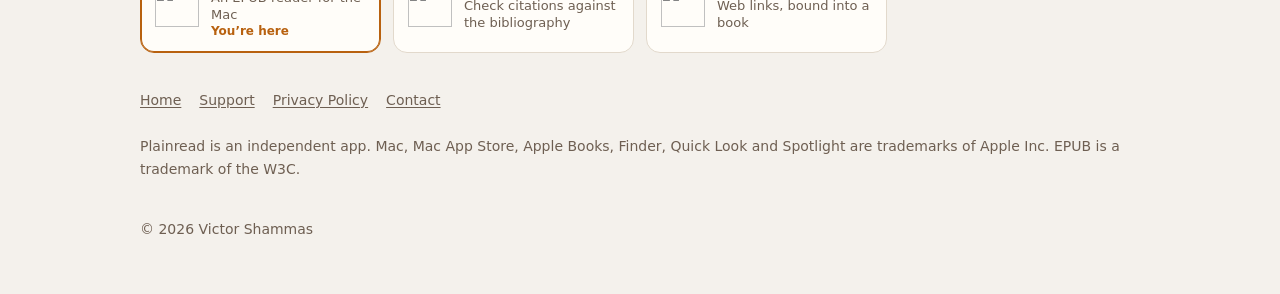
==== commit 87398856: "App bar: add Broadsheet Co-Authored-By: Claude Opus 5.5 <noreply@anthropic.com> Claude-Session: http" ====
--- a/index.html
+++ b/index.html
@@ -140,6 +140,7 @@
       <a class="app-tile" href="https://victorshammas.com/verbatim/"><img src="https://victorshammas.com/verbatim/icon.png" alt="" width="44" height="44"><span><strong>Verbatim</strong><small>Check quotations against sources</small></span></a>
       <a class="app-tile current" aria-current="page" href="https://victorshammas.com/plainread/"><img src="https://victorshammas.com/plainread/icon.png" alt="" width="44" height="44"><span><strong>Plainread</strong><small>An EPUB reader for the Mac</small><em>You’re here</em></span></a>
       <a class="app-tile" href="https://victorshammas.com/ibid/"><img src="https://victorshammas.com/ibid/icon.png" alt="" width="44" height="44"><span><strong>Ibid</strong><small>Check citations against the bibliography</small></span></a>
+      <a class="app-tile" href="https://victorshammas.com/broadsheet/"><img src="https://victorshammas.com/broadsheet/icon.png" alt="" width="44" height="44"><span><strong>Broadsheet</strong><small>Web links, bound into a book</small></span></a>
     </div>
   </div>
 </section>
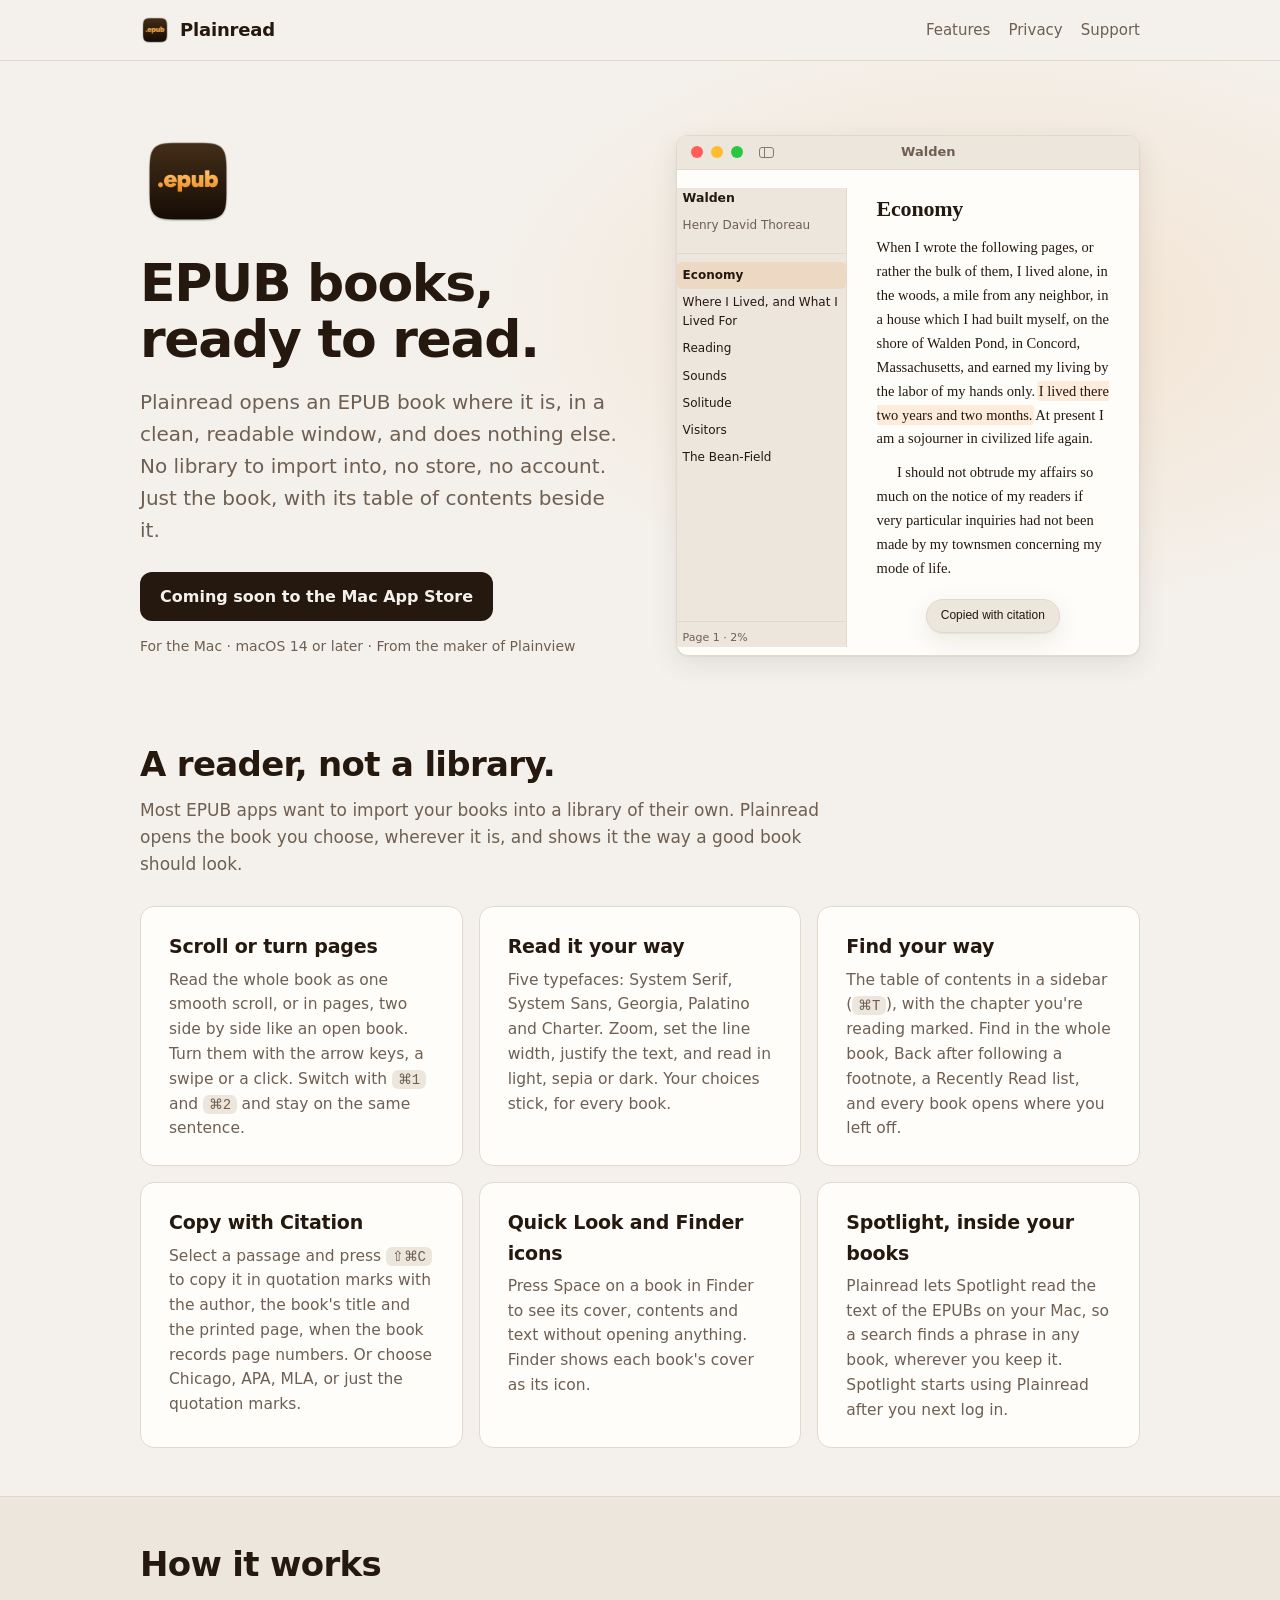
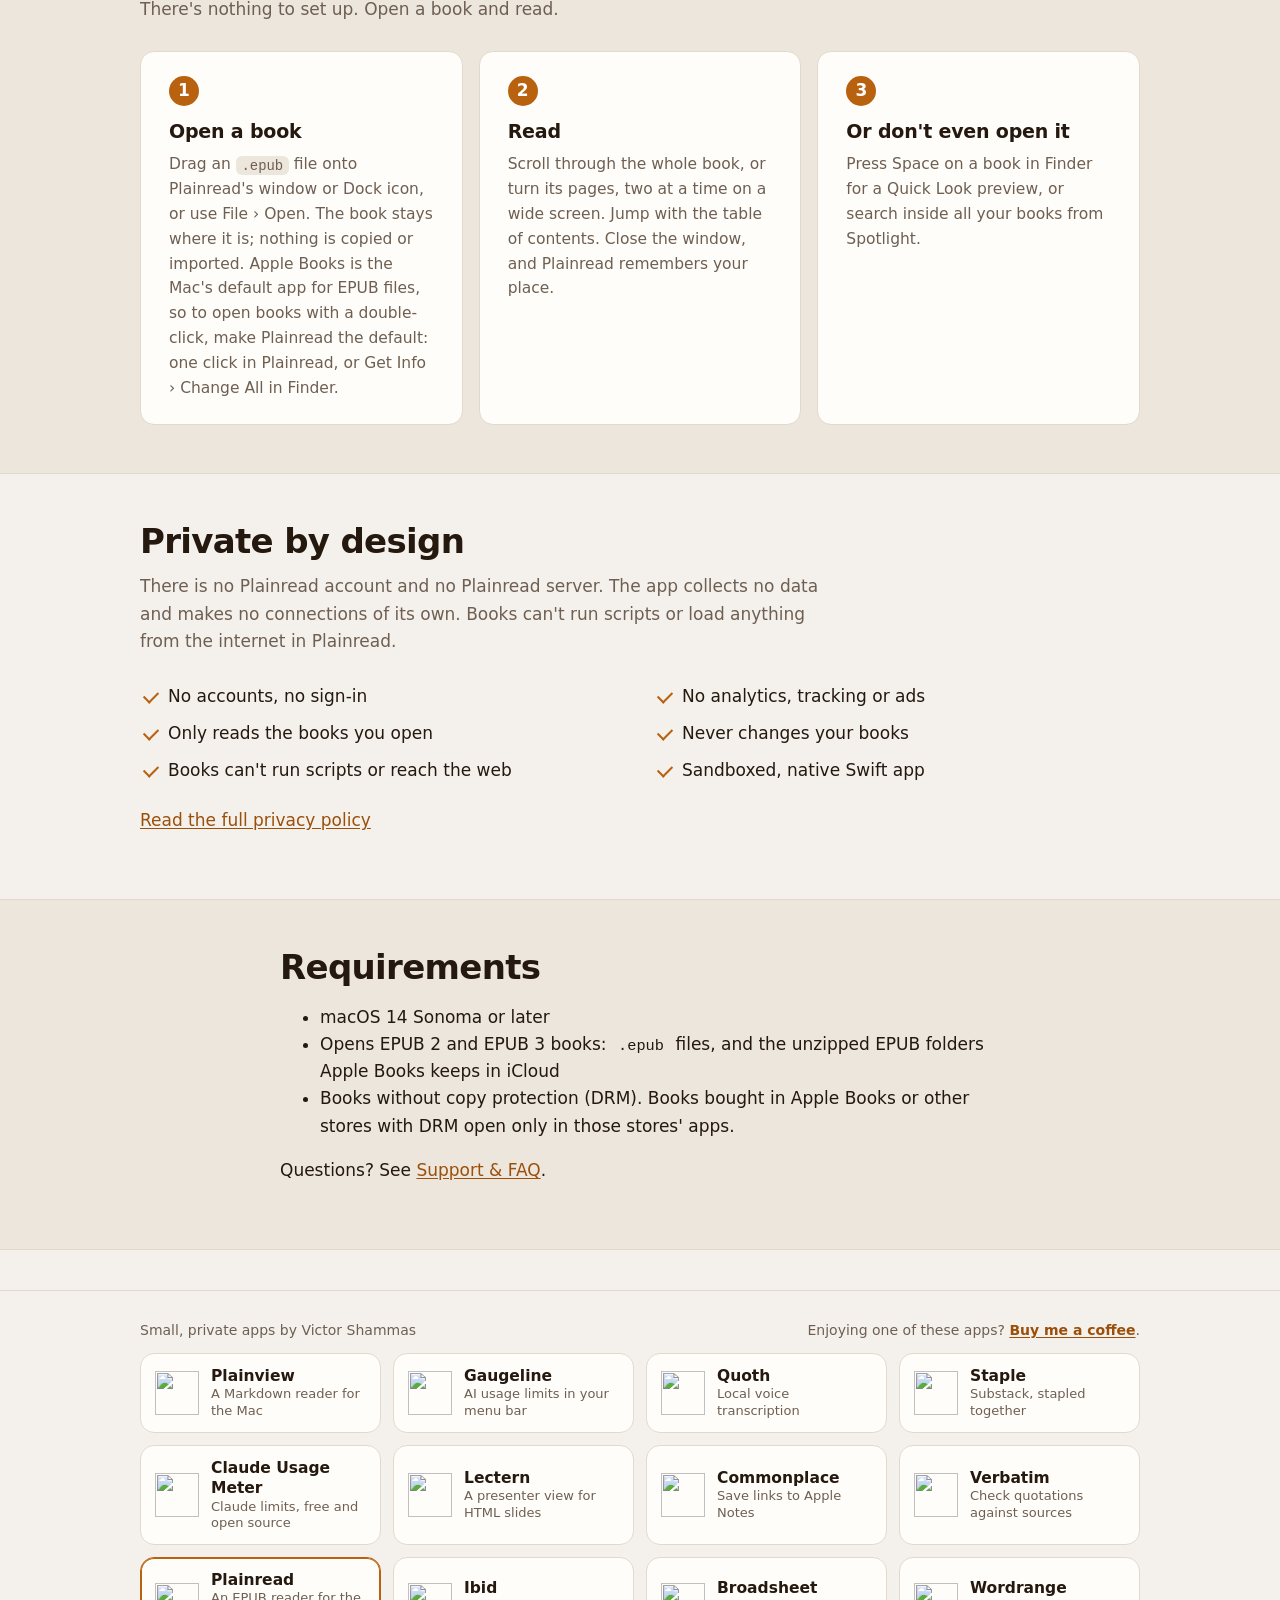
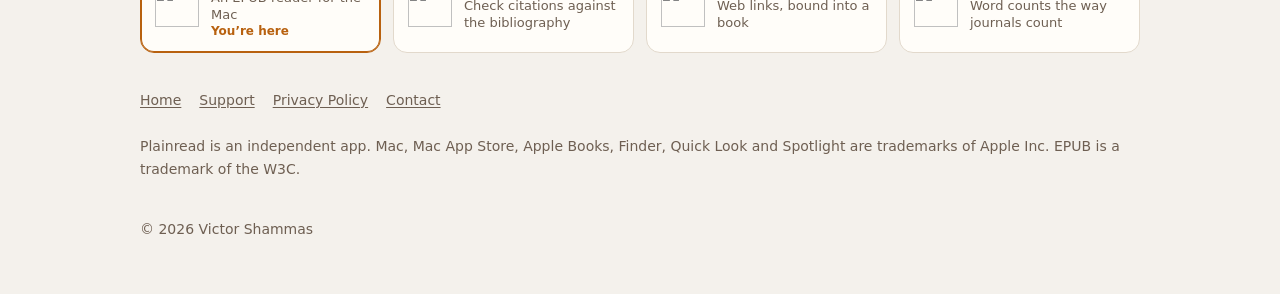
==== commit 0cadc48a: "App bar: add Wordrange Co-Authored-By: Claude Opus 5.5 <noreply@anthropic.com> Claude-Session: https" ====
--- a/index.html
+++ b/index.html
@@ -141,6 +141,7 @@
       <a class="app-tile current" aria-current="page" href="https://victorshammas.com/plainread/"><img src="https://victorshammas.com/plainread/icon.png" alt="" width="44" height="44"><span><strong>Plainread</strong><small>An EPUB reader for the Mac</small><em>You’re here</em></span></a>
       <a class="app-tile" href="https://victorshammas.com/ibid/"><img src="https://victorshammas.com/ibid/icon.png" alt="" width="44" height="44"><span><strong>Ibid</strong><small>Check citations against the bibliography</small></span></a>
       <a class="app-tile" href="https://victorshammas.com/broadsheet/"><img src="https://victorshammas.com/broadsheet/icon.png" alt="" width="44" height="44"><span><strong>Broadsheet</strong><small>Web links, bound into a book</small></span></a>
+      <a class="app-tile" href="https://victorshammas.com/wordrange/"><img src="https://victorshammas.com/wordrange/icon.png" alt="" width="44" height="44"><span><strong>Wordrange</strong><small>Word counts the way journals count</small></span></a>
     </div>
   </div>
 </section>
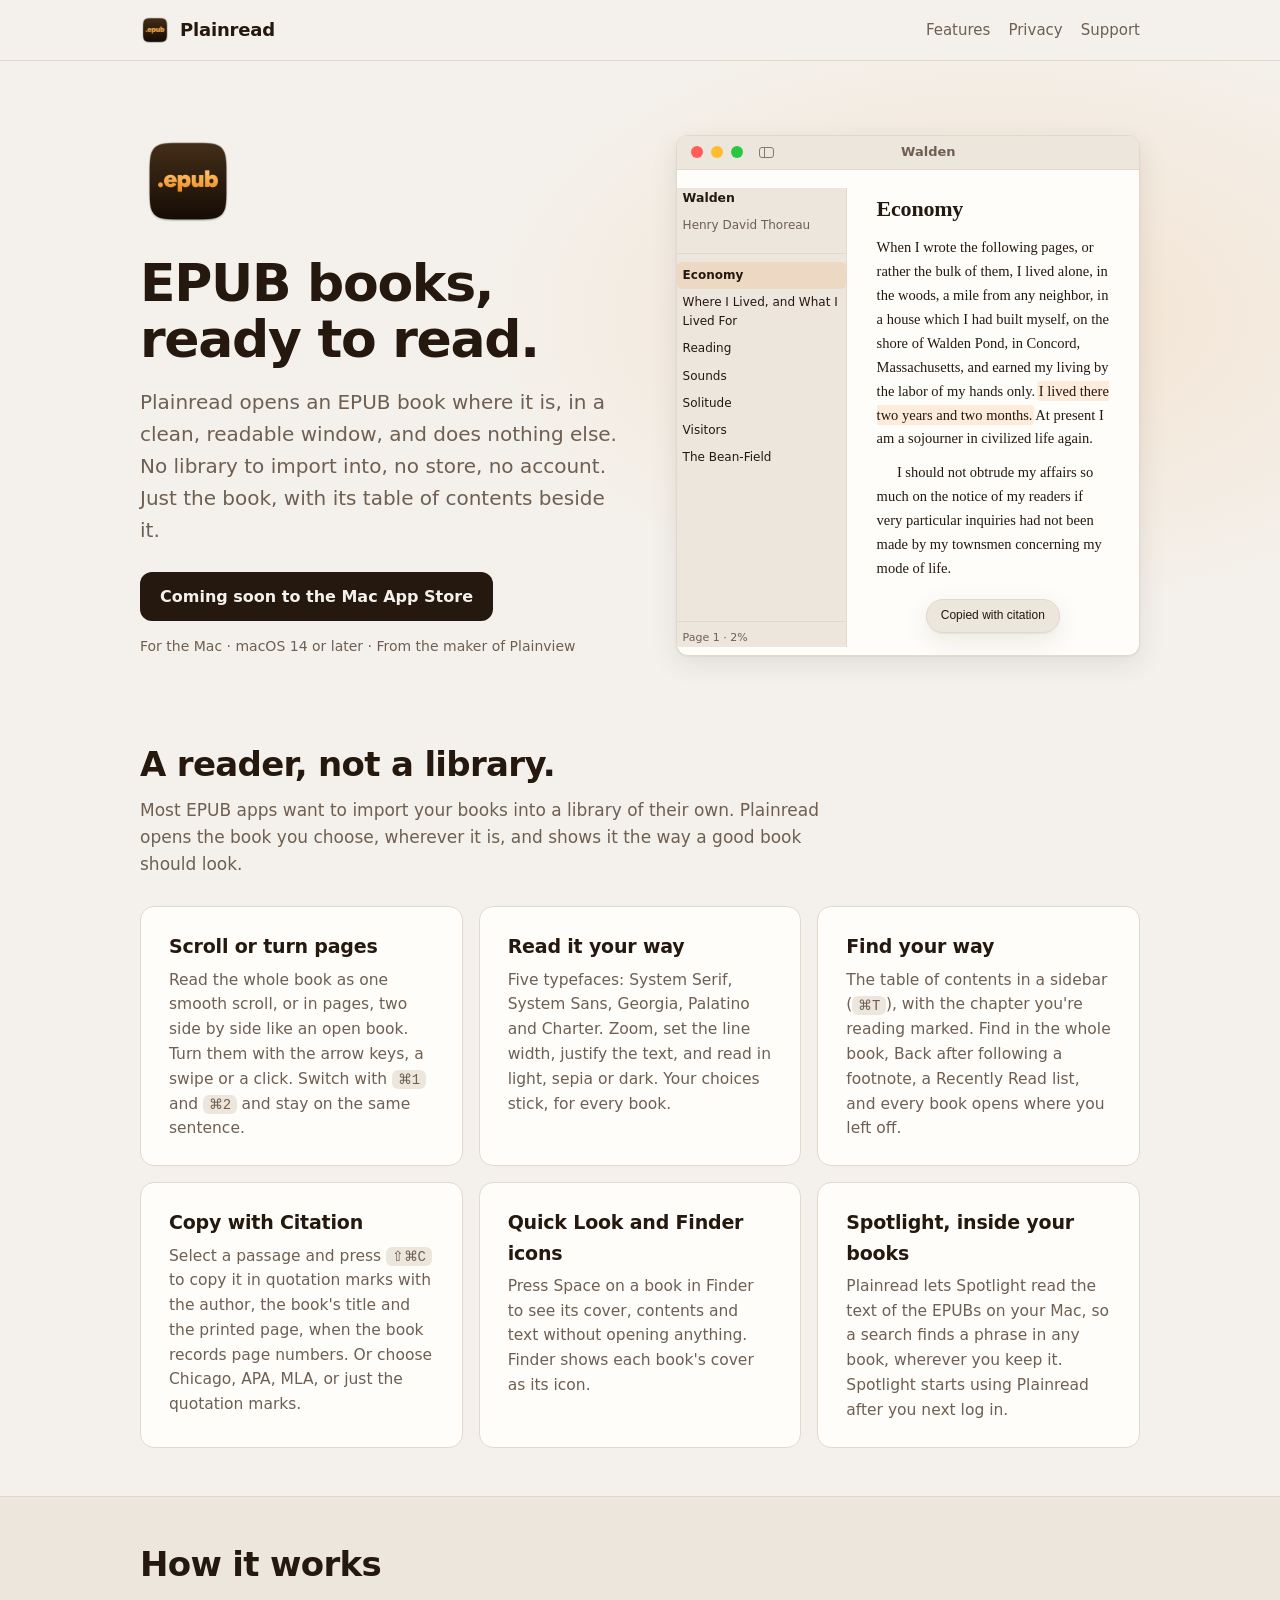
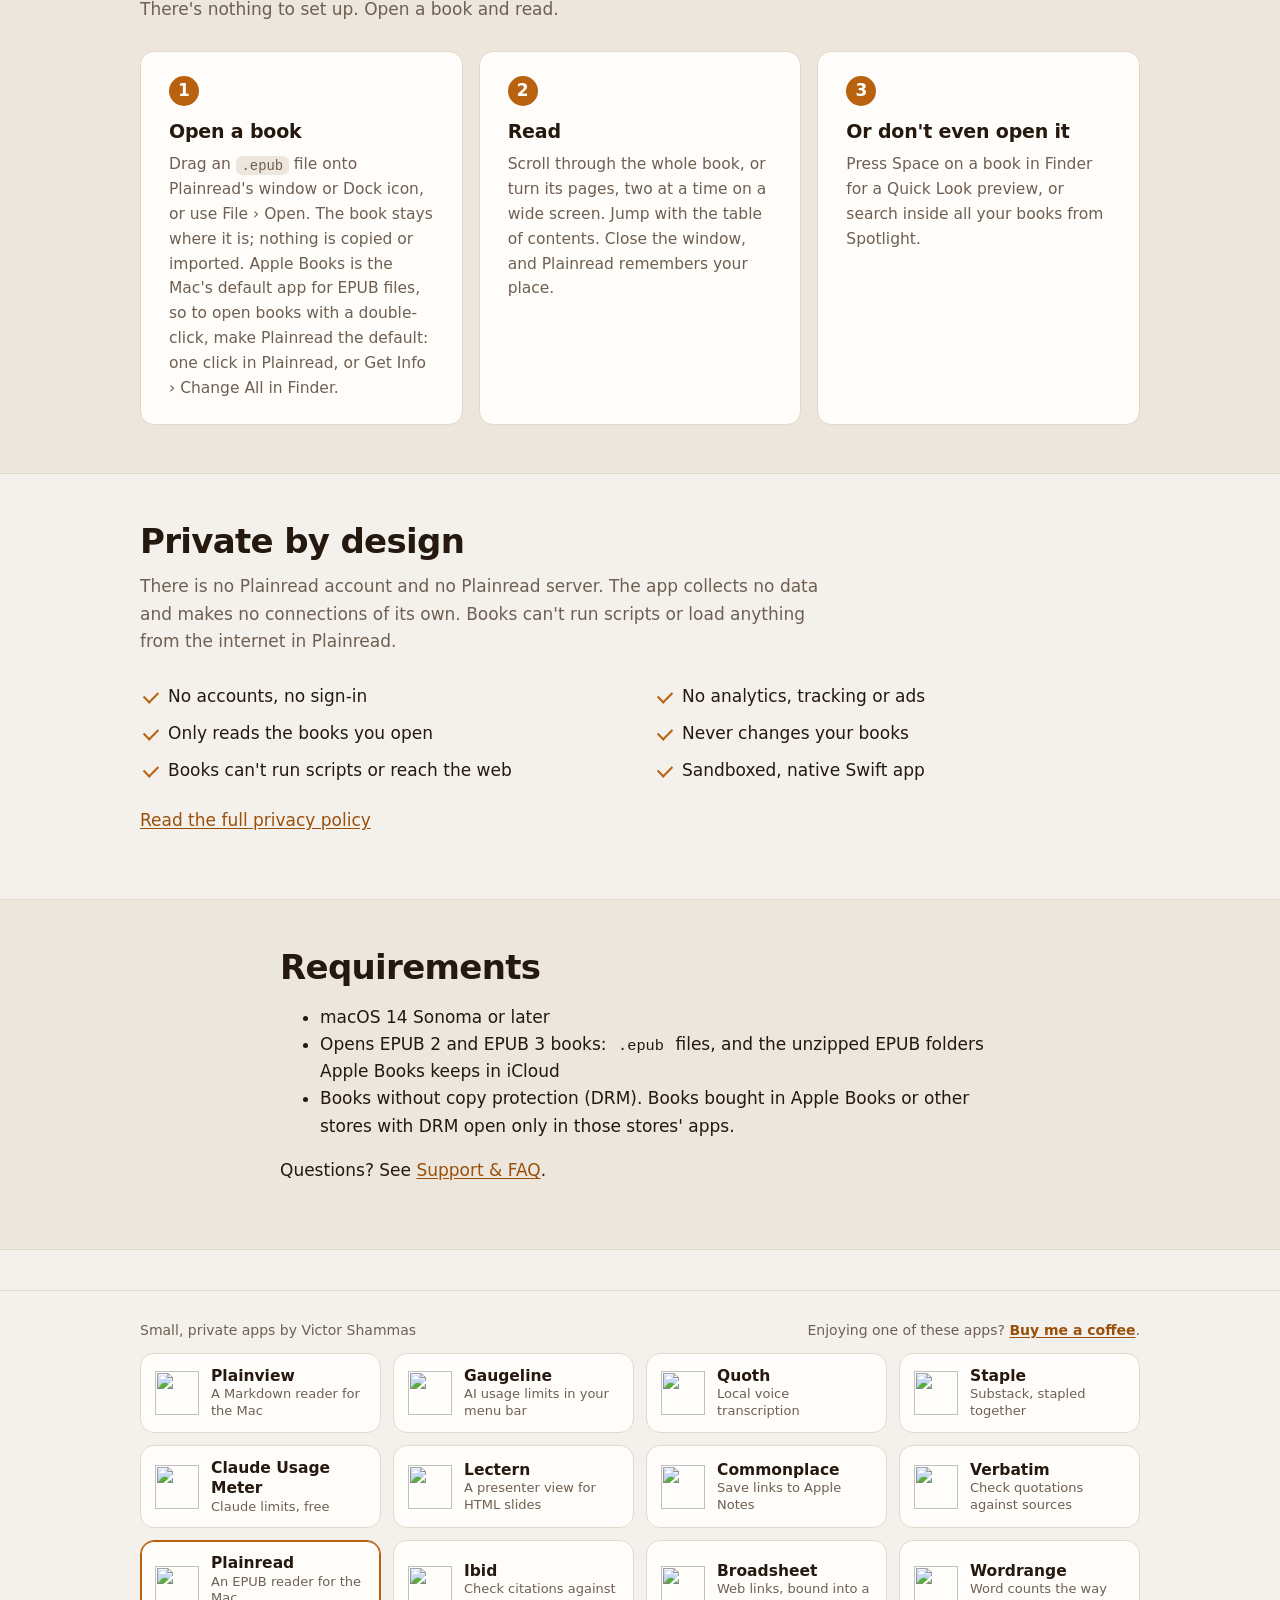
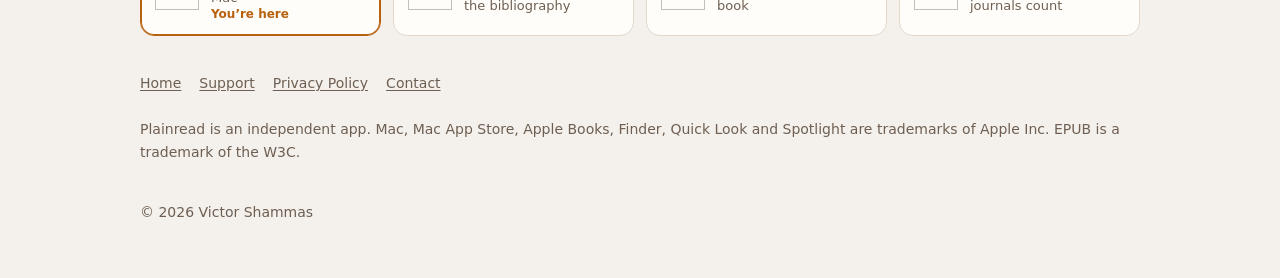
==== commit ea1fa18c: "App bar: Claude Usage Meter is free (its source is now private) Co-Authored-By: Claude Opus 5.5 <nor" ====
--- a/index.html
+++ b/index.html
@@ -134,7 +134,7 @@
       <a class="app-tile" href="https://victorshammas.com/gaugeline/"><img src="https://victorshammas.com/gaugeline/icon.png" alt="" width="44" height="44"><span><strong>Gaugeline</strong><small>AI usage limits in your menu bar</small></span></a>
       <a class="app-tile" href="https://victorshammas.com/quoth/"><img src="https://victorshammas.com/quoth/icon.png" alt="" width="44" height="44"><span><strong>Quoth</strong><small>Local voice transcription</small></span></a>
       <a class="app-tile" href="https://victorshammas.com/staple/"><img src="https://victorshammas.com/staple/icon.png" alt="" width="44" height="44"><span><strong>Staple</strong><small>Substack, stapled together</small></span></a>
-      <a class="app-tile" href="https://victorshammas.com/claude-usage-meter/"><img src="https://victorshammas.com/claude-usage-meter/icon.png" alt="" width="44" height="44"><span><strong>Claude Usage Meter</strong><small>Claude limits, free and open source</small></span></a>
+      <a class="app-tile" href="https://victorshammas.com/claude-usage-meter/"><img src="https://victorshammas.com/claude-usage-meter/icon.png" alt="" width="44" height="44"><span><strong>Claude Usage Meter</strong><small>Claude limits, free</small></span></a>
       <a class="app-tile" href="https://victorshammas.com/lectern/"><img src="https://victorshammas.com/lectern/icon.png" alt="" width="44" height="44"><span><strong>Lectern</strong><small>A presenter view for HTML slides</small></span></a>
       <a class="app-tile" href="https://victorshammas.com/commonplace/"><img src="https://victorshammas.com/commonplace/icon.png" alt="" width="44" height="44"><span><strong>Commonplace</strong><small>Save links to Apple Notes</small></span></a>
       <a class="app-tile" href="https://victorshammas.com/verbatim/"><img src="https://victorshammas.com/verbatim/icon.png" alt="" width="44" height="44"><span><strong>Verbatim</strong><small>Check quotations against sources</small></span></a>
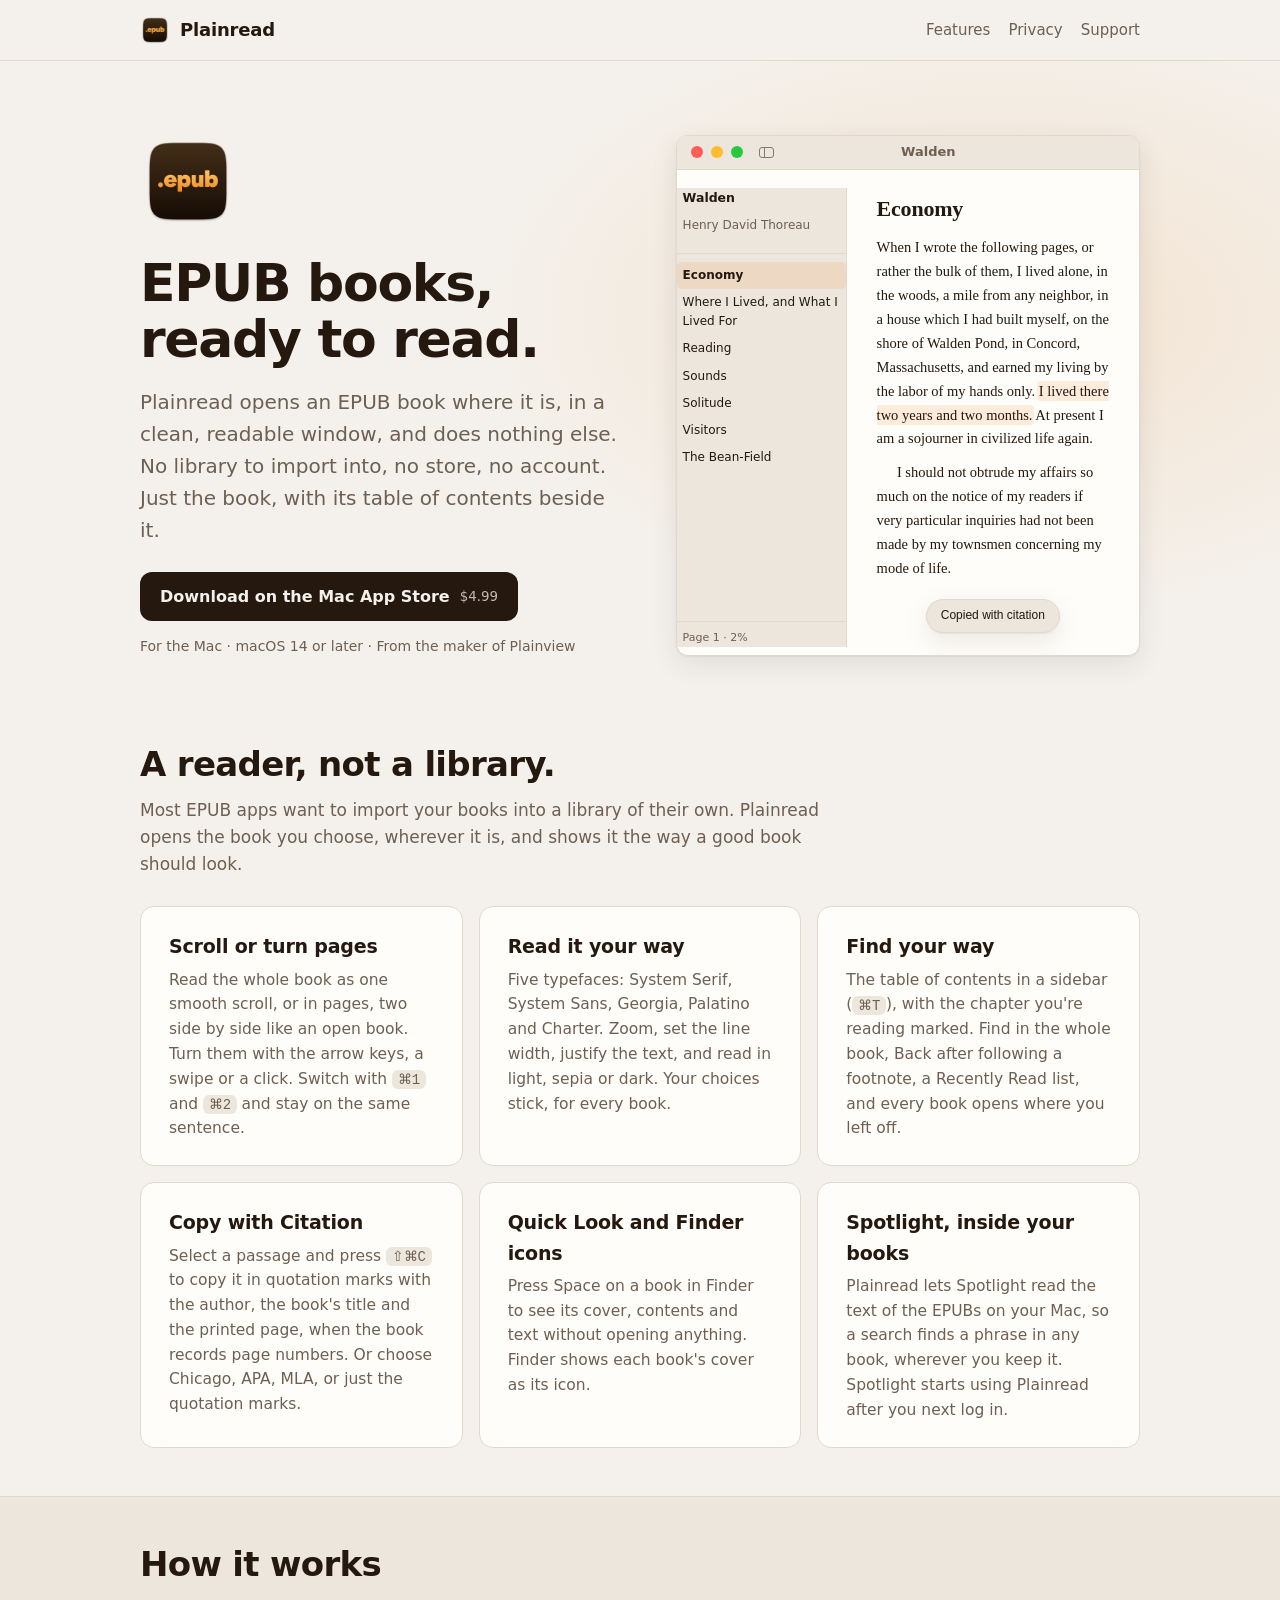
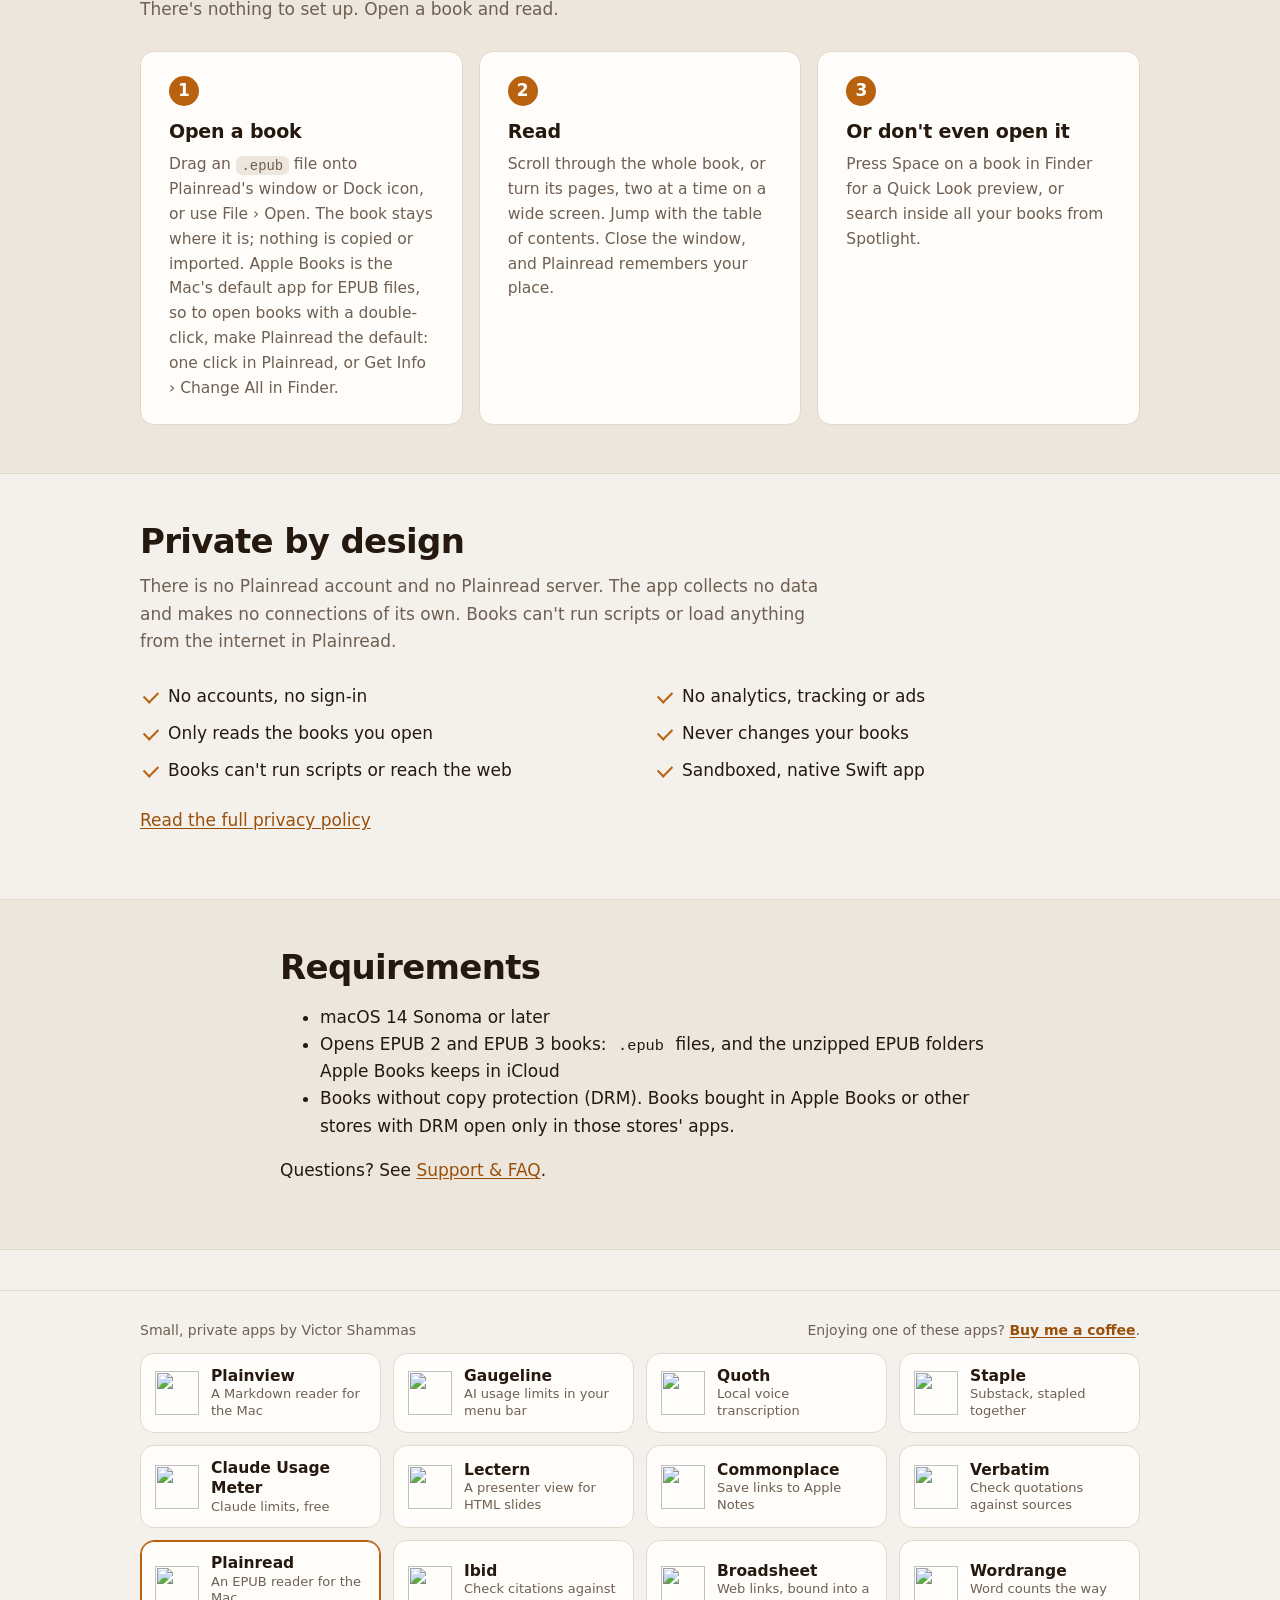
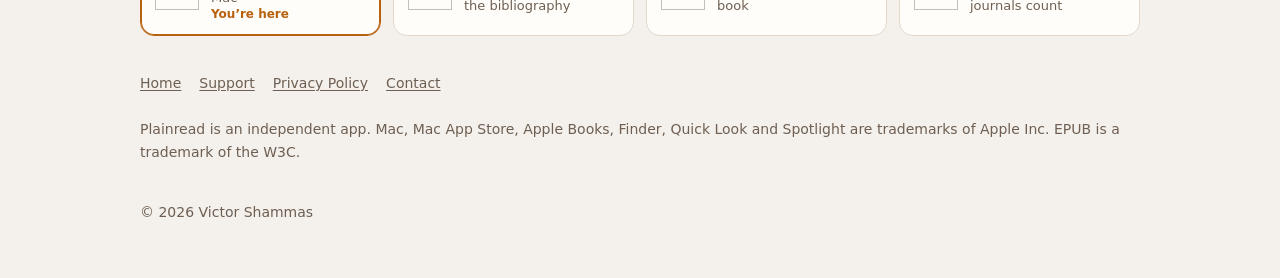
==== commit dda6195d: "Live on the Mac App Store: download button links the listing ($4.99) Co-Authored-By: Claude Opus 5.5" ====
--- a/index.html
+++ b/index.html
@@ -33,8 +33,7 @@
         <h1>EPUB books, ready to read.</h1>
         <p class="lede">Plainread opens an EPUB book where it is, in a clean, readable window, and does nothing else. No library to import into, no store, no account. Just the book, with its table of contents beside it.</p>
         <div class="cta-row">
-          <!-- At launch, replace with: <a class="btn" href="https://apps.apple.com/app/idAPP_ID?mt=12">Download on the Mac App Store <small>PRICE</small></a> (see README.md). -->
-          <span class="btn" aria-disabled="true">Coming soon to the Mac App Store</span>
+          <a class="btn" href="https://apps.apple.com/app/plainread-epub-reader/id6823910640?mt=12">Download on the Mac App Store <small>$4.99</small></a>
           <span class="fineprint">For the Mac · macOS 14 or later · From the maker of Plainview</span>
         </div>
       </div>
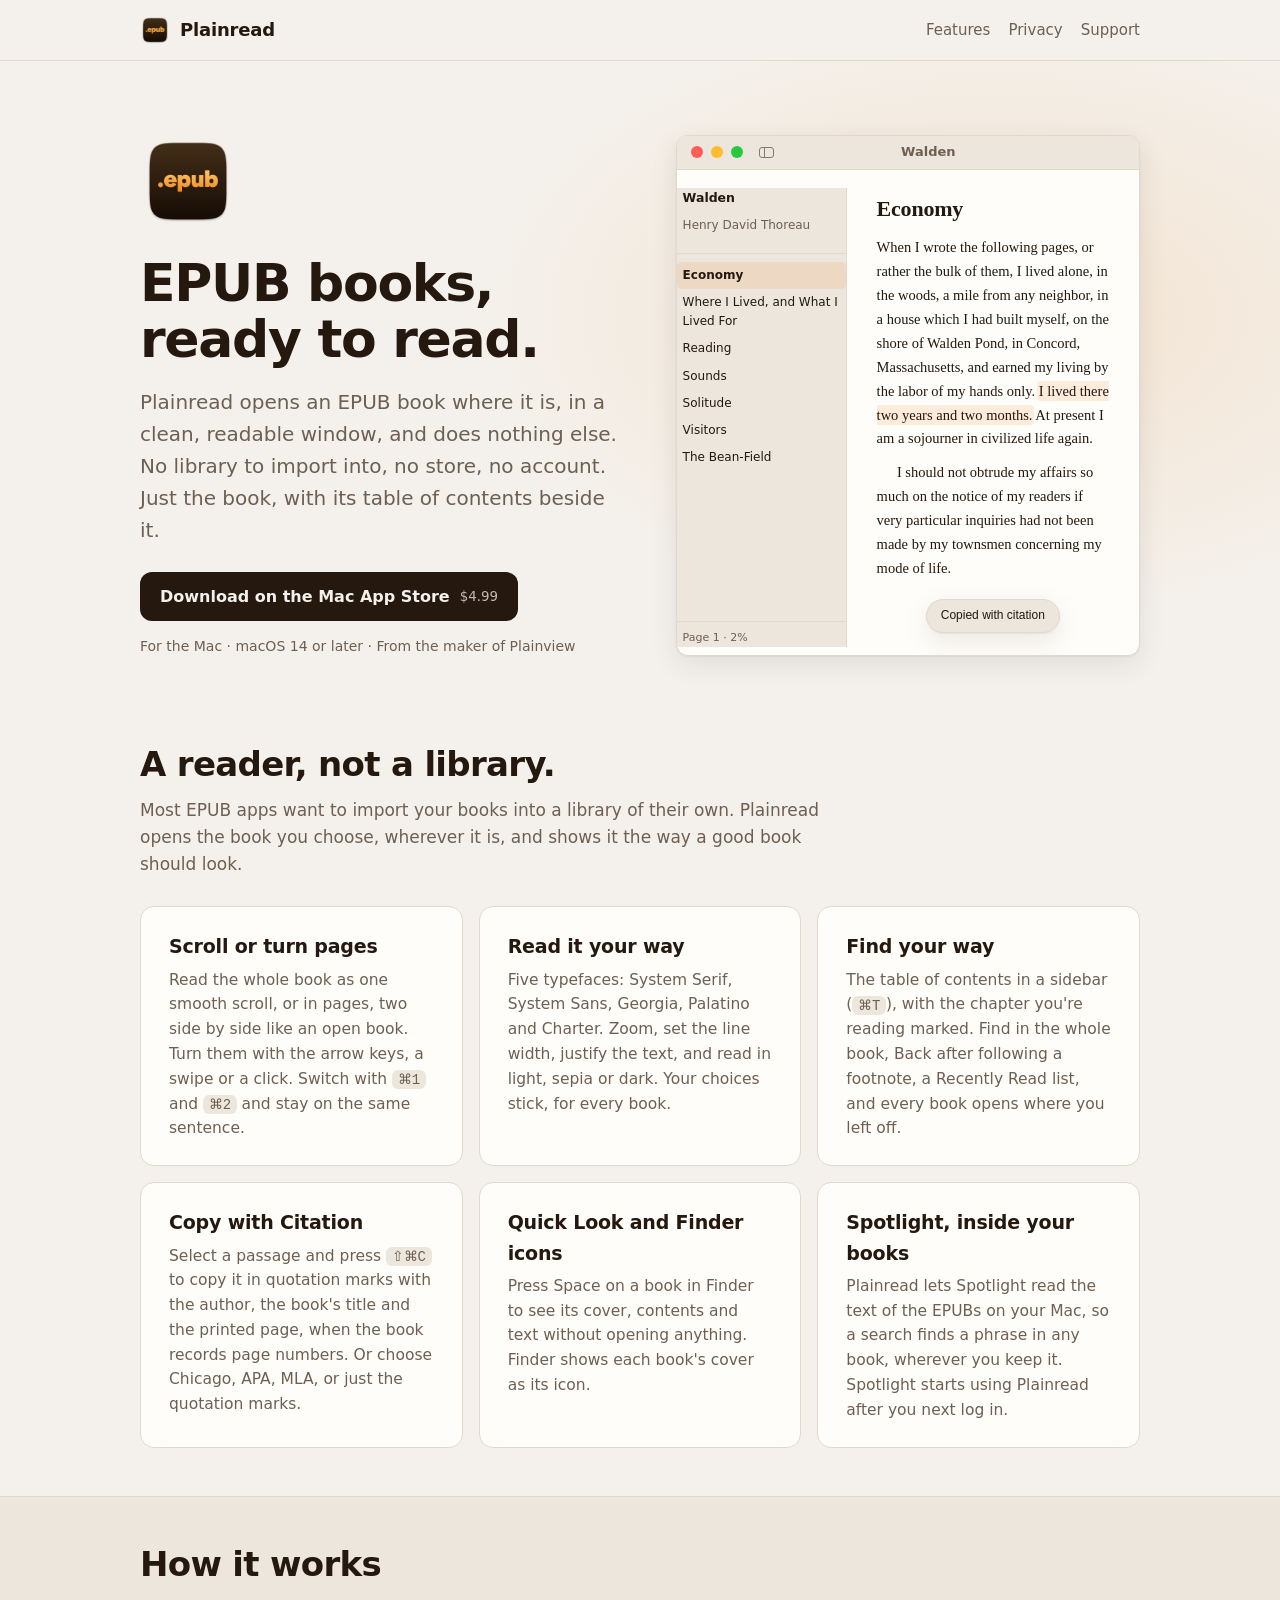
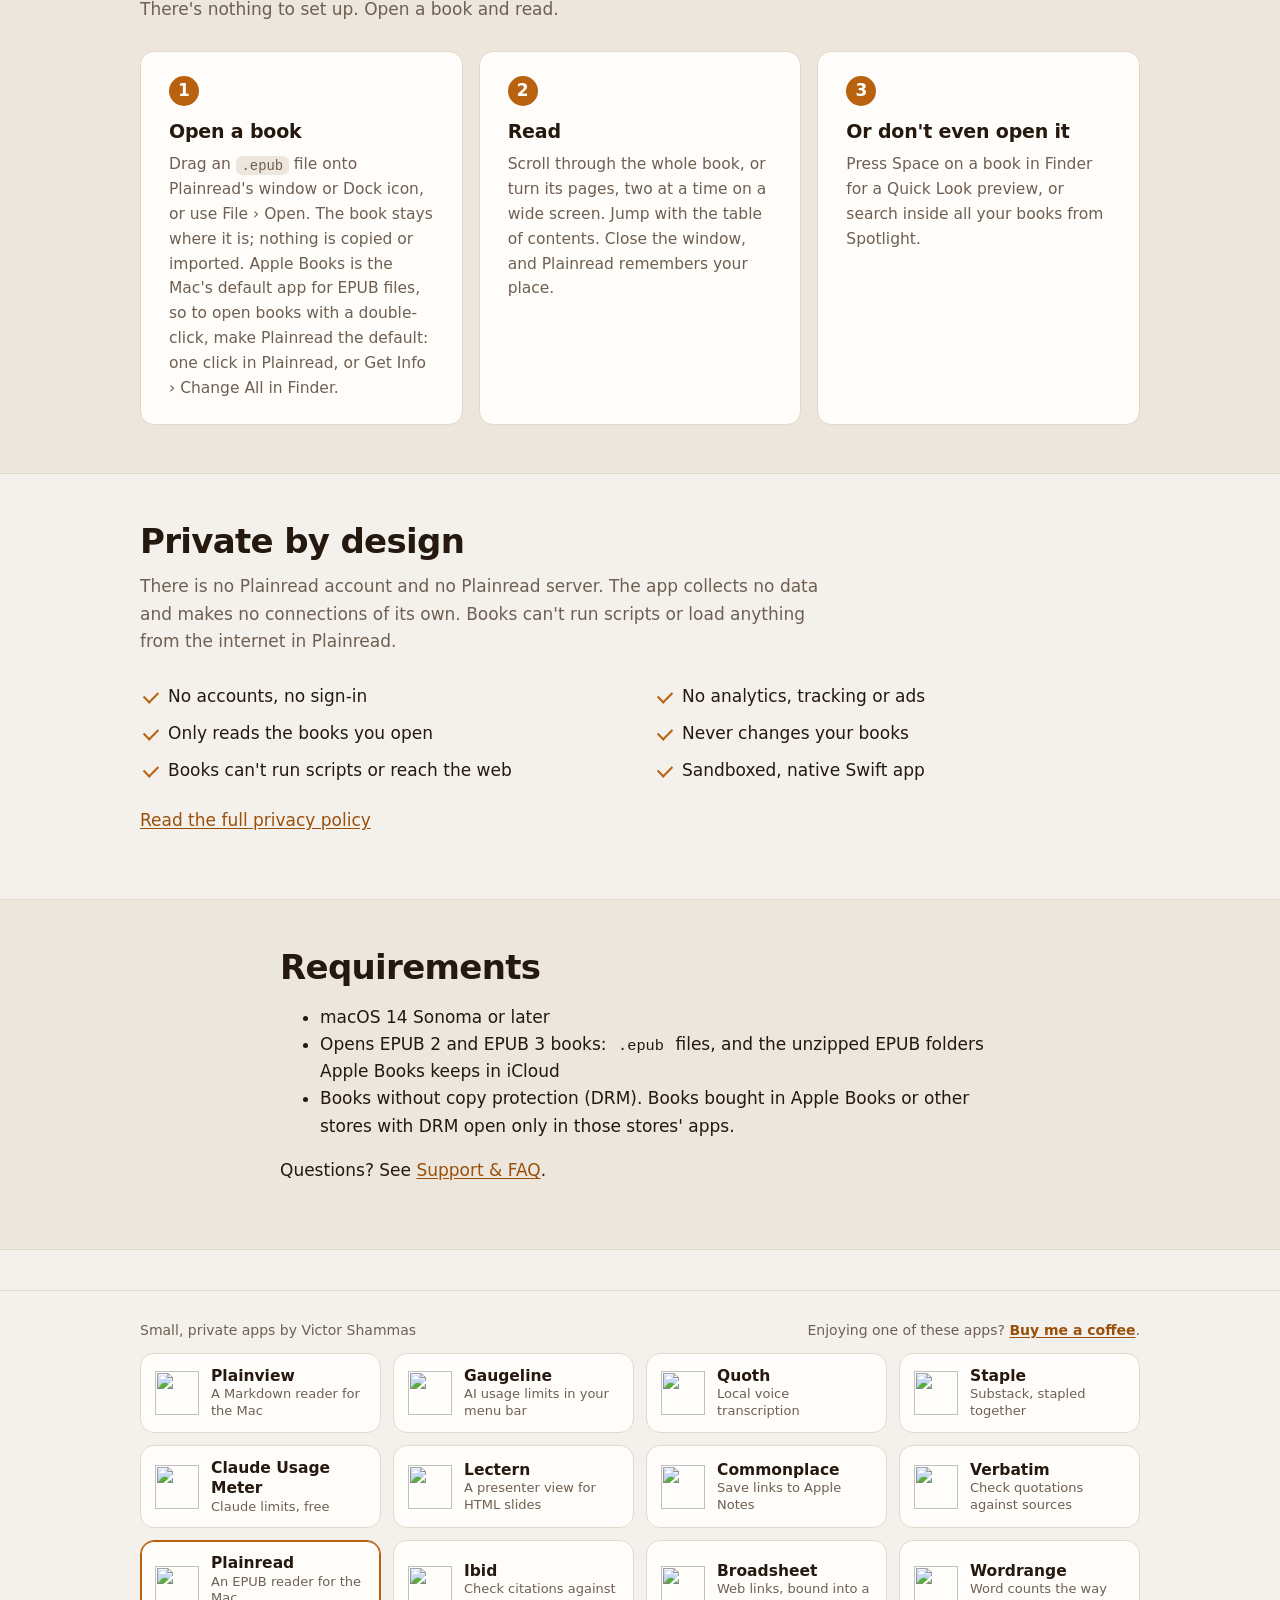
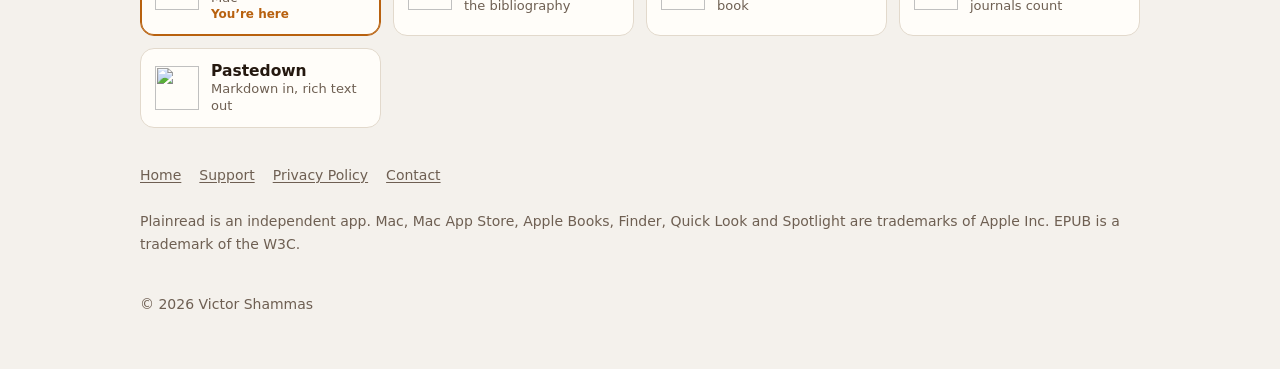
==== commit 3ef0ab21: "App bar: add Pastedown Co-Authored-By: Claude Fable 5.2 <noreply@anthropic.com>" ====
--- a/index.html
+++ b/index.html
@@ -141,6 +141,7 @@
       <a class="app-tile" href="https://victorshammas.com/ibid/"><img src="https://victorshammas.com/ibid/icon.png" alt="" width="44" height="44"><span><strong>Ibid</strong><small>Check citations against the bibliography</small></span></a>
       <a class="app-tile" href="https://victorshammas.com/broadsheet/"><img src="https://victorshammas.com/broadsheet/icon.png" alt="" width="44" height="44"><span><strong>Broadsheet</strong><small>Web links, bound into a book</small></span></a>
       <a class="app-tile" href="https://victorshammas.com/wordrange/"><img src="https://victorshammas.com/wordrange/icon.png" alt="" width="44" height="44"><span><strong>Wordrange</strong><small>Word counts the way journals count</small></span></a>
+      <a class="app-tile" href="https://victorshammas.com/pastedown/"><img src="https://victorshammas.com/pastedown/icon.png" alt="" width="44" height="44"><span><strong>Pastedown</strong><small>Markdown in, rich text out</small></span></a>
     </div>
   </div>
 </section>
